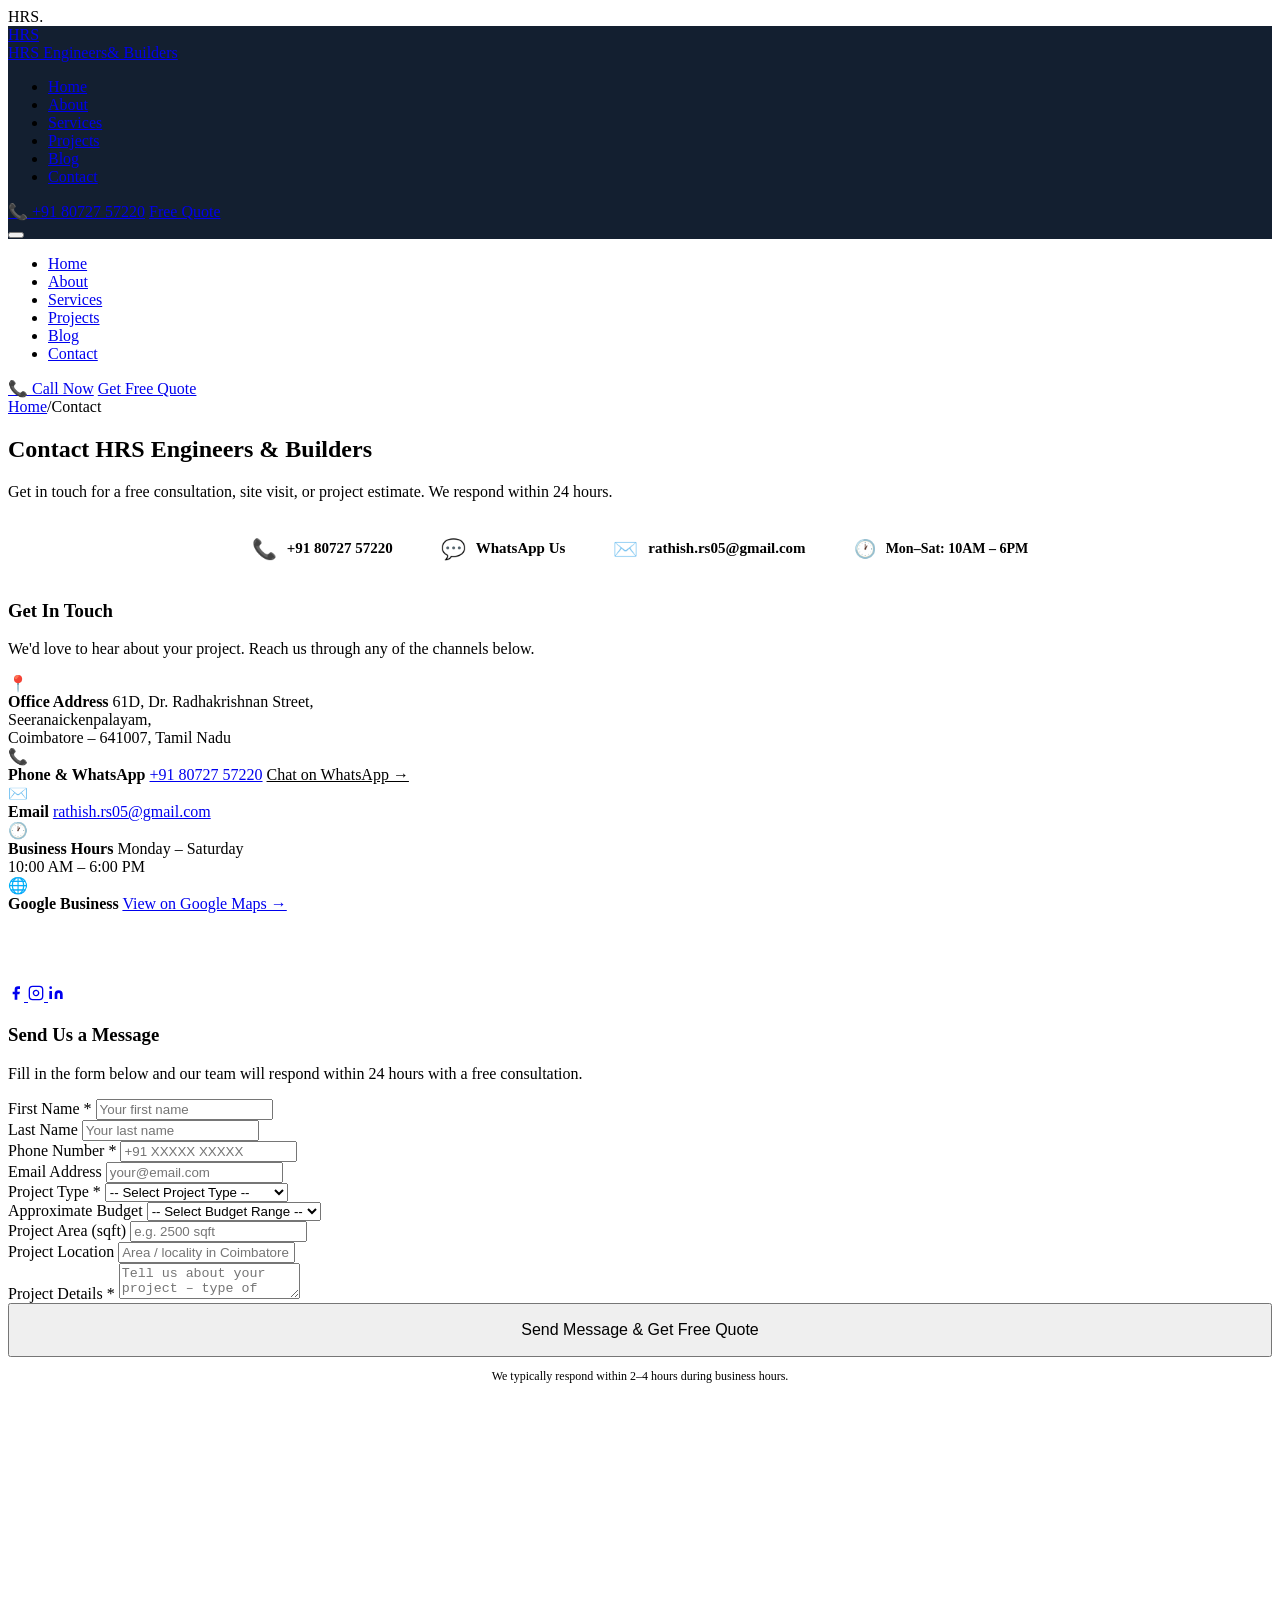
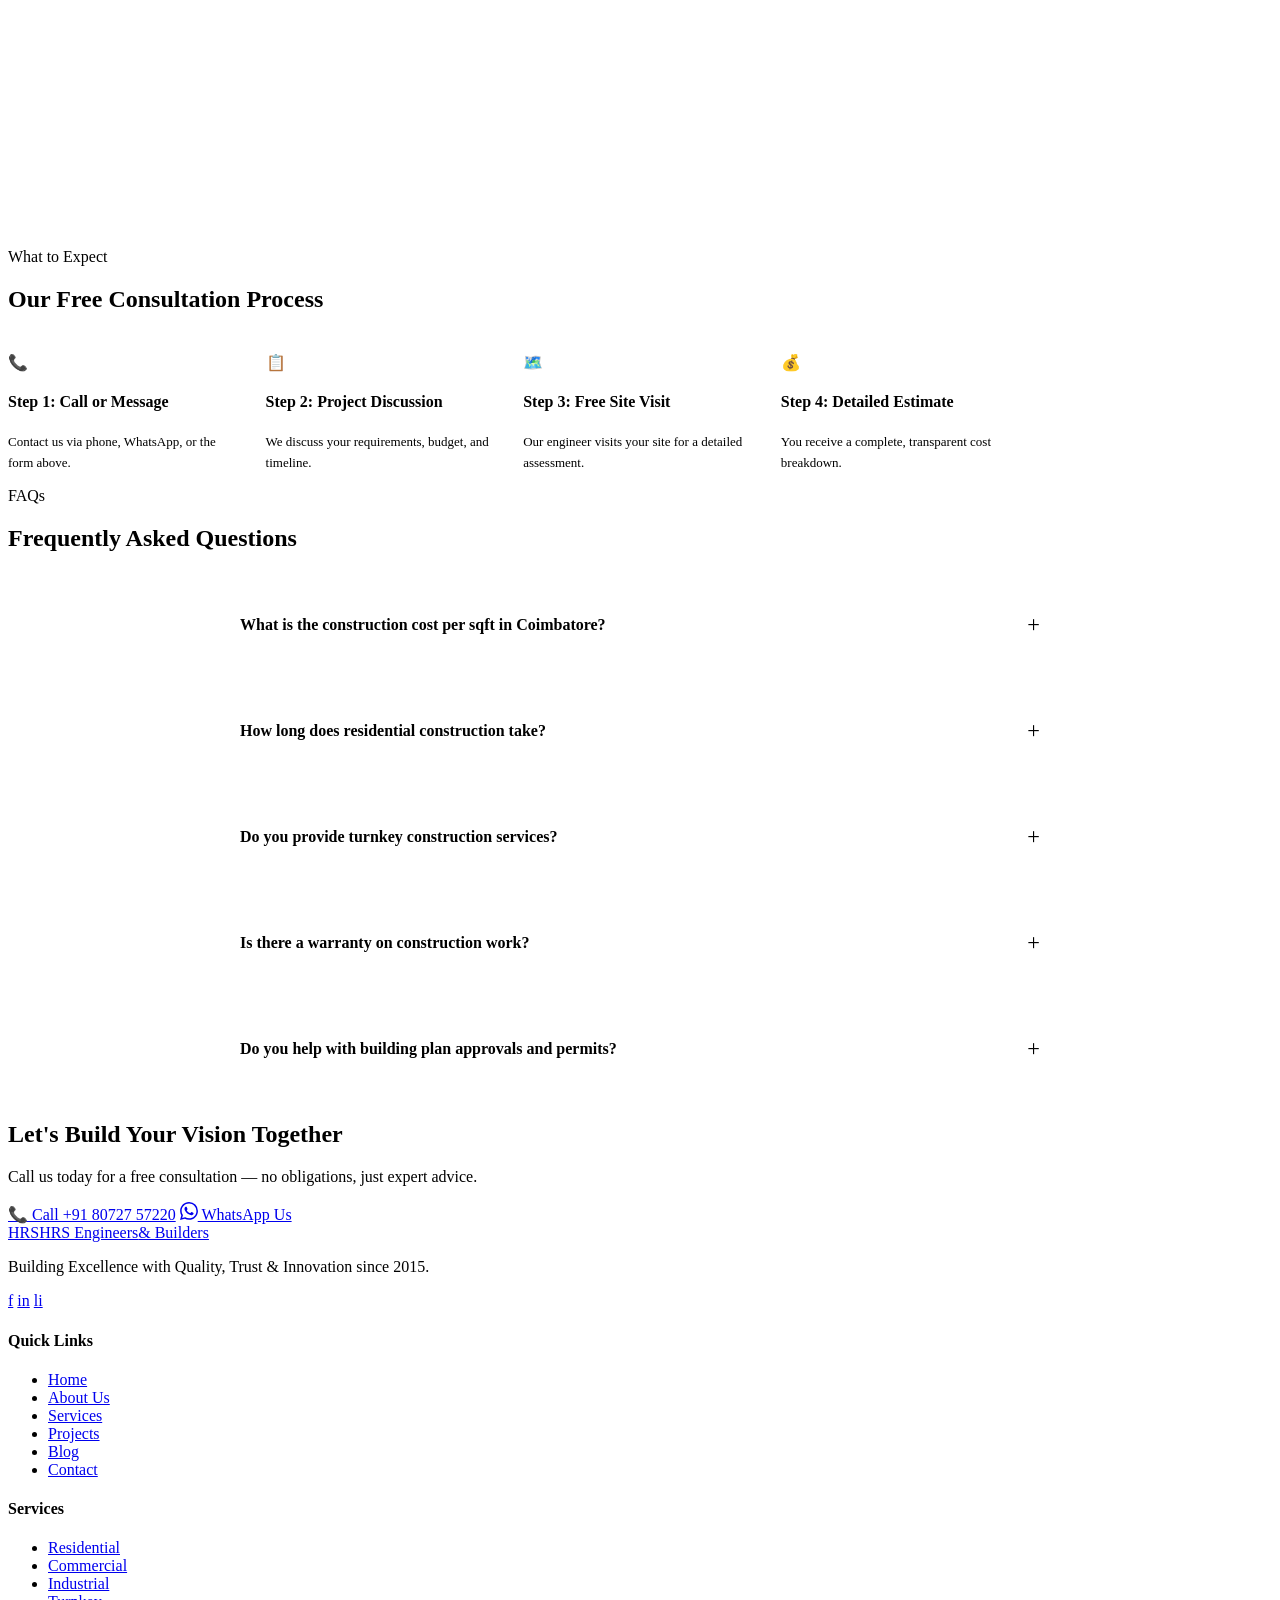
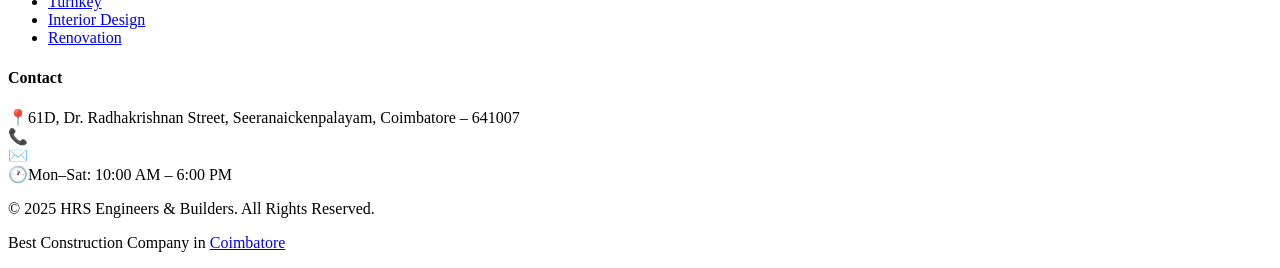
==== contact.html @ caccdf10 "Add files via upload" ====
<!DOCTYPE html>
<html lang="en">
<head>
  <meta charset="UTF-8"/>
  <meta name="viewport" content="width=device-width, initial-scale=1.0"/>
  <title>Contact HRS Engineers & Builders | Best Construction Company Coimbatore</title>
  <meta name="description" content="Contact HRS Engineers & Builders – best construction company in Coimbatore. Call +91 8072757220 or visit us at 61D Dr. Radhakrishnan Street, Seeranaickenpalayam."/>
  <link rel="canonical" href="https://www.hrsengineerbuilders.com/contact.html"/>
  <link rel="stylesheet" href="css/style.css"/>
  <script type="application/ld+json">
  {
    "@context":"https://schema.org",
    "@type":"ContactPage",
    "name":"Contact HRS Engineers & Builders",
    "url":"https://www.hrsengineerbuilders.com/contact.html",
    "mainEntity":{
      "@type":"LocalBusiness",
      "name":"HRS Engineers & Builders",
      "telephone":"+91-8072757220",
      "email":"rathish.rs05@gmail.com",
      "address":{"@type":"PostalAddress","streetAddress":"61D, Dr. Radhakrishnan Street, Seeranaickenpalayam","addressLocality":"Coimbatore","addressRegion":"Tamil Nadu","postalCode":"641007","addressCountry":"IN"}
    }
  }
  </script>
</head>
<body>

<div class="loader"><div class="loader-inner"><div class="loader-logo">HRS<span>.</span></div><div class="loader-bar"><div class="loader-fill"></div></div></div></div>

<nav class="nav scrolled">
  <div class="nav-inner">
    <a href="index.html" class="nav-logo">
      <div class="logo-mark">HRS</div>
      <div class="logo-text"><span class="name">HRS Engineers</span><span class="sub">& Builders</span></div>
    </a>
    <ul class="nav-links">
      <li><a href="index.html">Home</a></li>
      <li><a href="about.html">About</a></li>
      <li><a href="services.html">Services</a></li>
      <li><a href="projects.html">Projects</a></li>
      <li><a href="blog.html">Blog</a></li>
      <li><a href="contact.html" class="active">Contact</a></li>
    </ul>
    <div class="nav-cta">
      <a href="tel:+918072757220" class="nav-phone">📞 +91 80727 57220</a>
      <a href="contact.html" class="btn btn-primary">Free Quote</a>
    </div>
    <button class="hamburger" aria-label="Menu"><span></span><span></span><span></span></button>
  </div>
</nav>
<div class="mobile-menu">
  <ul>
    <li><a href="index.html">Home</a></li><li><a href="about.html">About</a></li>
    <li><a href="services.html">Services</a></li><li><a href="projects.html">Projects</a></li>
    <li><a href="blog.html">Blog</a></li><li><a href="contact.html">Contact</a></li>
  </ul>
  <div class="mobile-cta">
    <a href="tel:+918072757220" class="btn btn-outline">📞 Call Now</a>
    <a href="contact.html" class="btn btn-primary">Get Free Quote</a>
  </div>
</div>

<!-- PAGE HERO -->
<section class="page-hero">
  <div class="page-hero-bg" style="background-image:url('https://images.unsplash.com/photo-1497366216548-37526070297c?w=1600&q=80')"></div>
  <div class="page-hero-overlay"></div>
  <div class="container">
    <div class="breadcrumb"><a href="index.html">Home</a><span>/</span><span class="current">Contact</span></div>
    <h1>Contact HRS Engineers & Builders</h1>
    <p>Get in touch for a free consultation, site visit, or project estimate. We respond within 24 hours.</p>
  </div>
</section>

<!-- QUICK CONTACT STRIP -->
<div style="background:var(--gold);padding:20px 0;">
  <div class="container">
    <div style="display:flex;justify-content:center;gap:48px;flex-wrap:wrap;align-items:center;">
      <a href="tel:+918072757220" style="display:flex;align-items:center;gap:10px;text-decoration:none;color:var(--navy);font-weight:700;font-size:15px;">
        <span style="font-size:20px;">📞</span> +91 80727 57220
      </a>
      <a href="https://wa.me/918072757220" target="_blank" rel="noopener" style="display:flex;align-items:center;gap:10px;text-decoration:none;color:var(--navy);font-weight:700;font-size:15px;">
        <span style="font-size:20px;">💬</span> WhatsApp Us
      </a>
      <a href="mailto:rathish.rs05@gmail.com" style="display:flex;align-items:center;gap:10px;text-decoration:none;color:var(--navy);font-weight:700;font-size:15px;">
        <span style="font-size:20px;">✉️</span> rathish.rs05@gmail.com
      </a>
      <span style="display:flex;align-items:center;gap:10px;color:var(--navy);font-weight:600;font-size:14px;">
        <span style="font-size:18px;">🕐</span> Mon–Sat: 10AM – 6PM
      </span>
    </div>
  </div>
</div>

<!-- CONTACT SECTION -->
<section class="section-pad">
  <div class="container">
    <div class="contact-grid">

      <!-- Info Card -->
      <div class="contact-info-card reveal-left">
        <h3>Get In Touch</h3>
        <p>We'd love to hear about your project. Reach us through any of the channels below.</p>

        <div class="contact-item">
          <div class="contact-icon">📍</div>
          <div class="contact-item-text">
            <strong>Office Address</strong>
            <span>61D, Dr. Radhakrishnan Street,<br>Seeranaickenpalayam,<br>Coimbatore – 641007, Tamil Nadu</span>
          </div>
        </div>
        <div class="contact-item">
          <div class="contact-icon">📞</div>
          <div class="contact-item-text">
            <strong>Phone & WhatsApp</strong>
            <a href="tel:+918072757220">+91 80727 57220</a>
            <a href="https://wa.me/918072757220" target="_blank" rel="noopener" style="color:var(--gold);margin-top:4px;">Chat on WhatsApp →</a>
          </div>
        </div>
        <div class="contact-item">
          <div class="contact-icon">✉️</div>
          <div class="contact-item-text">
            <strong>Email</strong>
            <a href="mailto:rathish.rs05@gmail.com">rathish.rs05@gmail.com</a>
          </div>
        </div>
        <div class="contact-item">
          <div class="contact-icon">🕐</div>
          <div class="contact-item-text">
            <strong>Business Hours</strong>
            <span>Monday – Saturday<br>10:00 AM – 6:00 PM</span>
          </div>
        </div>
        <div class="contact-item">
          <div class="contact-icon">🌐</div>
          <div class="contact-item-text">
            <strong>Google Business</strong>
            <a href="https://share.google/GmDTT0xN2HAFgJW97" target="_blank" rel="noopener">View on Google Maps →</a>
          </div>
        </div>

        <div style="border-top:1px solid rgba(255,255,255,0.1);padding-top:24px;margin-top:4px;">
          <p style="color:rgba(255,255,255,0.5);font-size:13px;margin-bottom:14px;">Follow us on social media</p>
          <div class="social-links">
            <a href="https://www.facebook.com/saivignesh006" class="social-link" target="_blank" rel="noopener" title="Facebook">
              <svg width="16" height="16" fill="currentColor" viewBox="0 0 24 24"><path d="M18 2h-3a5 5 0 00-5 5v3H7v4h3v8h4v-8h3l1-4h-4V7a1 1 0 011-1h3z"/></svg>
            </a>
            <a href="https://www.instagram.com/hrsconstructionsanddevelopers/" class="social-link" target="_blank" rel="noopener" title="Instagram">
              <svg width="16" height="16" fill="none" stroke="currentColor" stroke-width="2" viewBox="0 0 24 24"><rect x="2" y="2" width="20" height="20" rx="5" ry="5"/><path d="M16 11.37A4 4 0 1112.63 8 4 4 0 0116 11.37z"/><line x1="17.5" y1="6.5" x2="17.51" y2="6.5"/></svg>
            </a>
            <a href="https://www.linkedin.com/company/115194124/" class="social-link" target="_blank" rel="noopener" title="LinkedIn">
              <svg width="16" height="16" fill="currentColor" viewBox="0 0 24 24"><path d="M16 8a6 6 0 016 6v7h-4v-7a2 2 0 00-2-2 2 2 0 00-2 2v7h-4v-7a6 6 0 016-6zM2 9h4v12H2z"/><circle cx="4" cy="4" r="2"/></svg>
            </a>
          </div>
        </div>
      </div>

      <!-- Form Card -->
      <div class="contact-form-card reveal-right">
        <h3>Send Us a Message</h3>
        <p>Fill in the form below and our team will respond within 24 hours with a free consultation.</p>
        <form class="contact-form" novalidate>
          <div class="form-row">
            <div class="form-group">
              <label for="fname">First Name *</label>
              <input type="text" id="fname" name="fname" placeholder="Your first name" required/>
            </div>
            <div class="form-group">
              <label for="lname">Last Name</label>
              <input type="text" id="lname" name="lname" placeholder="Your last name"/>
            </div>
          </div>
          <div class="form-row">
            <div class="form-group">
              <label for="phone">Phone Number *</label>
              <input type="tel" id="phone" name="phone" placeholder="+91 XXXXX XXXXX" required/>
            </div>
            <div class="form-group">
              <label for="email">Email Address</label>
              <input type="email" id="email" name="email" placeholder="your@email.com"/>
            </div>
          </div>
          <div class="form-group">
            <label for="service">Project Type *</label>
            <select id="service" name="service" required>
              <option value="">-- Select Project Type --</option>
              <option>Residential House / Villa</option>
              <option>Apartment Complex</option>
              <option>Commercial Office Building</option>
              <option>Industrial / Warehouse</option>
              <option>Turnkey Construction</option>
              <option>Interior Design</option>
              <option>Renovation / Remodeling</option>
              <option>Structural Engineering</option>
              <option>Other</option>
            </select>
          </div>
          <div class="form-row">
            <div class="form-group">
              <label for="budget">Approximate Budget</label>
              <select id="budget" name="budget">
                <option value="">-- Select Budget Range --</option>
                <option>Below ₹20 Lakhs</option>
                <option>₹20 – ₹50 Lakhs</option>
                <option>₹50 Lakhs – ₹1 Crore</option>
                <option>₹1 – ₹5 Crore</option>
                <option>Above ₹5 Crore</option>
              </select>
            </div>
            <div class="form-group">
              <label for="area">Project Area (sqft)</label>
              <input type="text" id="area" name="area" placeholder="e.g. 2500 sqft"/>
            </div>
          </div>
          <div class="form-group">
            <label for="location">Project Location</label>
            <input type="text" id="location" name="location" placeholder="Area / locality in Coimbatore"/>
          </div>
          <div class="form-group">
            <label for="message">Project Details *</label>
            <textarea id="message" name="message" placeholder="Tell us about your project – type of building, number of floors, special requirements..." required></textarea>
          </div>
          <button type="submit" class="btn btn-primary" style="width:100%;justify-content:center;font-size:16px;padding:16px;">Send Message & Get Free Quote</button>
          <p style="font-size:12px;color:var(--gray-500);margin-top:12px;text-align:center;">We typically respond within 2–4 hours during business hours.</p>
        </form>
      </div>
    </div>

    <!-- Google Map -->
    <div class="map-container reveal" style="margin-top:60px;">
      <iframe
        src="https://www.google.com/maps/embed?pb=!1m18!1m12!1m3!1d3916.1234567890!2d77.0234!3d11.0168!2m3!1f0!2f0!3f0!3m2!1i1024!2i768!4f13.1!3m3!1m2!1s0x0%3A0x0!2zMTHCsDAxJzAwLjQiTiA3N8KwMDEnMjQuMCJF!5e0!3m2!1sen!2sin!4v1234567890"
        width="100%" height="400" style="border:0;" allowfullscreen="" loading="lazy"
        title="HRS Engineers & Builders Office Location – 61D Dr. Radhakrishnan Street Seeranaickenpalayam Coimbatore"
        referrerpolicy="no-referrer-when-downgrade">
      </iframe>
    </div>
  </div>
</section>

<!-- WHY CONTACT US -->
<section class="section-pad-sm" style="background:var(--gray-50);">
  <div class="container">
    <div class="section-header center">
      <div class="eyebrow">What to Expect</div>
      <h2 class="heading-lg">Our Free Consultation Process</h2>
    </div>
    <div style="display:grid;grid-template-columns:repeat(auto-fill,minmax(220px,1fr));gap:24px;margin-top:40px;">
      <div class="value-card reveal delay-1">
        <div class="value-icon">📞</div>
        <h4>Step 1: Call or Message</h4>
        <p style="font-size:13px;color:var(--gray-500);margin-top:8px;line-height:1.6;">Contact us via phone, WhatsApp, or the form above.</p>
      </div>
      <div class="value-card reveal delay-2">
        <div class="value-icon">📋</div>
        <h4>Step 2: Project Discussion</h4>
        <p style="font-size:13px;color:var(--gray-500);margin-top:8px;line-height:1.6;">We discuss your requirements, budget, and timeline.</p>
      </div>
      <div class="value-card reveal delay-3">
        <div class="value-icon">🗺️</div>
        <h4>Step 3: Free Site Visit</h4>
        <p style="font-size:13px;color:var(--gray-500);margin-top:8px;line-height:1.6;">Our engineer visits your site for a detailed assessment.</p>
      </div>
      <div class="value-card reveal delay-4">
        <div class="value-icon">💰</div>
        <h4>Step 4: Detailed Estimate</h4>
        <p style="font-size:13px;color:var(--gray-500);margin-top:8px;line-height:1.6;">You receive a complete, transparent cost breakdown.</p>
      </div>
    </div>
  </div>
</section>

<!-- FAQ -->
<section class="section-pad">
  <div class="container">
    <div class="section-header center">
      <div class="eyebrow">FAQs</div>
      <h2 class="heading-lg">Frequently Asked Questions</h2>
    </div>
    <div style="max-width:800px;margin:0 auto;" class="faq-list">
      <div class="faq-item reveal" style="border-bottom:1px solid var(--gray-100);padding:24px 0;">
        <h3 style="font-size:1rem;font-weight:600;color:var(--navy);cursor:pointer;display:flex;justify-content:space-between;align-items:center;" onclick="this.nextElementSibling.style.display=this.nextElementSibling.style.display==='block'?'none':'block';this.querySelector('.faq-icon').textContent=this.nextElementSibling.style.display==='block'?'−':'+'">
          What is the construction cost per sqft in Coimbatore?
          <span class="faq-icon" style="color:var(--gold);font-size:1.4rem;font-weight:300;">+</span>
        </h3>
        <p style="display:none;margin-top:12px;color:var(--gray-700);line-height:1.8;font-size:14px;">Residential construction in Coimbatore typically ranges from ₹1,800–₹3,500 per sqft depending on specifications. Basic construction starts at ₹1,800/sqft, standard at ₹2,200–₹2,600/sqft, and premium/luxury at ₹3,000–₹3,500/sqft. Commercial projects range from ₹2,200–₹4,000/sqft. Contact us for an exact quote based on your specific requirements.</p>
      </div>
      <div class="faq-item reveal delay-1" style="border-bottom:1px solid var(--gray-100);padding:24px 0;">
        <h3 style="font-size:1rem;font-weight:600;color:var(--navy);cursor:pointer;display:flex;justify-content:space-between;align-items:center;" onclick="this.nextElementSibling.style.display=this.nextElementSibling.style.display==='block'?'none':'block';this.querySelector('.faq-icon').textContent=this.nextElementSibling.style.display==='block'?'−':'+'">
          How long does residential construction take?
          <span class="faq-icon" style="color:var(--gold);font-size:1.4rem;font-weight:300;">+</span>
        </h3>
        <p style="display:none;margin-top:12px;color:var(--gray-700);line-height:1.8;font-size:14px;">A typical 2,000–3,000 sqft house takes 10–14 months. Larger villas and apartment complexes take 18–30 months. We always provide a detailed timeline in our project agreement and stick to it with rigorous project management.</p>
      </div>
      <div class="faq-item reveal delay-2" style="border-bottom:1px solid var(--gray-100);padding:24px 0;">
        <h3 style="font-size:1rem;font-weight:600;color:var(--navy);cursor:pointer;display:flex;justify-content:space-between;align-items:center;" onclick="this.nextElementSibling.style.display=this.nextElementSibling.style.display==='block'?'none':'block';this.querySelector('.faq-icon').textContent=this.nextElementSibling.style.display==='block'?'−':'+'">
          Do you provide turnkey construction services?
          <span class="faq-icon" style="color:var(--gold);font-size:1.4rem;font-weight:300;">+</span>
        </h3>
        <p style="display:none;margin-top:12px;color:var(--gray-700);line-height:1.8;font-size:14px;">Yes! Our turnkey construction service covers everything from initial design to final handover — architecture, structural engineering, construction, electrical, plumbing, finishing, and interior work. You simply hand over the keys and collect back a complete, ready-to-use building.</p>
      </div>
      <div class="faq-item reveal delay-3" style="border-bottom:1px solid var(--gray-100);padding:24px 0;">
        <h3 style="font-size:1rem;font-weight:600;color:var(--navy);cursor:pointer;display:flex;justify-content:space-between;align-items:center;" onclick="this.nextElementSibling.style.display=this.nextElementSibling.style.display==='block'?'none':'block';this.querySelector('.faq-icon').textContent=this.nextElementSibling.style.display==='block'?'−':'+'">
          Is there a warranty on construction work?
          <span class="faq-icon" style="color:var(--gold);font-size:1.4rem;font-weight:300;">+</span>
        </h3>
        <p style="display:none;margin-top:12px;color:var(--gray-700);line-height:1.8;font-size:14px;">Yes. We provide a 2-year structural warranty and 1-year warranty on all civil finishing work. Any defects that arise from our construction within the warranty period are rectified at no additional cost to the client.</p>
      </div>
      <div class="faq-item reveal delay-4" style="padding:24px 0;">
        <h3 style="font-size:1rem;font-weight:600;color:var(--navy);cursor:pointer;display:flex;justify-content:space-between;align-items:center;" onclick="this.nextElementSibling.style.display=this.nextElementSibling.style.display==='block'?'none':'block';this.querySelector('.faq-icon').textContent=this.nextElementSibling.style.display==='block'?'−':'+'">
          Do you help with building plan approvals and permits?
          <span class="faq-icon" style="color:var(--gold);font-size:1.4rem;font-weight:300;">+</span>
        </h3>
        <p style="display:none;margin-top:12px;color:var(--gray-700);line-height:1.8;font-size:14px;">Yes. We assist with architectural drawings for Coimbatore City Municipal Corporation (CCMC) approval, Tamil Nadu building regulations compliance, and all necessary construction permits. Our team has extensive experience navigating local regulatory requirements.</p>
      </div>
    </div>
  </div>
</section>

<section class="cta-banner">
  <div class="container">
    <h2>Let's Build Your Vision Together</h2>
    <p>Call us today for a free consultation — no obligations, just expert advice.</p>
    <div class="cta-btns">
      <a href="tel:+918072757220" class="btn btn-primary">📞 Call +91 80727 57220</a>
      <a href="https://wa.me/918072757220" class="whatsapp-btn" target="_blank" rel="noopener">
        <svg width="18" height="18" viewBox="0 0 24 24" fill="currentColor"><path d="M17.472 14.382c-.297-.149-1.758-.867-2.03-.967-.273-.099-.471-.148-.67.15-.197.297-.767.966-.94 1.164-.173.199-.347.223-.644.075-.297-.15-1.255-.463-2.39-1.475-.883-.788-1.48-1.761-1.653-2.059-.173-.297-.018-.458.13-.606.134-.133.298-.347.446-.52.149-.174.198-.298.298-.497.099-.198.05-.371-.025-.52-.075-.149-.669-1.612-.916-2.207-.242-.579-.487-.5-.669-.51-.173-.008-.371-.01-.57-.01-.198 0-.52.074-.792.372-.272.297-1.04 1.016-1.04 2.479 0 1.462 1.065 2.875 1.213 3.074.149.198 2.096 3.2 5.077 4.487.709.306 1.262.489 1.694.625.712.227 1.36.195 1.871.118.571-.085 1.758-.719 2.006-1.413.248-.694.248-1.289.173-1.413-.074-.124-.272-.198-.57-.347m-5.421 7.403h-.004a9.87 9.87 0 01-5.031-1.378l-.361-.214-3.741.982.998-3.648-.235-.374a9.86 9.86 0 01-1.51-5.26c.001-5.45 4.436-9.884 9.888-9.884 2.64 0 5.122 1.03 6.988 2.898a9.825 9.825 0 012.893 6.994c-.003 5.45-4.437 9.884-9.885 9.884m8.413-18.297A11.815 11.815 0 0012.05 0C5.495 0 .16 5.335.157 11.892c0 2.096.547 4.142 1.588 5.945L.057 24l6.305-1.654a11.882 11.882 0 005.683 1.448h.005c6.554 0 11.89-5.335 11.893-11.893a11.821 11.821 0 00-3.48-8.413z"/></svg>
        WhatsApp Us
      </a>
    </div>
  </div>
</section>

<footer class="footer">
  <div class="container">
    <div class="footer-grid">
      <div class="footer-brand">
        <a href="index.html" class="nav-logo" style="display:inline-flex"><div class="logo-mark">HRS</div><div class="logo-text"><span class="name">HRS Engineers</span><span class="sub">& Builders</span></div></a>
        <p>Building Excellence with Quality, Trust & Innovation since 2015.</p>
        <div class="social-links">
          <a href="https://www.facebook.com/saivignesh006" class="social-link" target="_blank" rel="noopener">f</a>
          <a href="https://www.instagram.com/hrsconstructionsanddevelopers/" class="social-link" target="_blank" rel="noopener">in</a>
          <a href="https://www.linkedin.com/company/115194124/" class="social-link" target="_blank" rel="noopener">li</a>
        </div>
      </div>
      <div class="footer-col"><h4>Quick Links</h4><ul class="footer-links"><li><a href="index.html">Home</a></li><li><a href="about.html">About Us</a></li><li><a href="services.html">Services</a></li><li><a href="projects.html">Projects</a></li><li><a href="blog.html">Blog</a></li><li><a href="contact.html">Contact</a></li></ul></div>
      <div class="footer-col"><h4>Services</h4><ul class="footer-links"><li><a href="services.html#residential">Residential</a></li><li><a href="services.html#commercial">Commercial</a></li><li><a href="services.html#industrial">Industrial</a></li><li><a href="services.html#turnkey">Turnkey</a></li><li><a href="services.html#interior">Interior Design</a></li><li><a href="services.html#renovation">Renovation</a></li></ul></div>
      <div class="footer-col"><h4>Contact</h4>
        <div class="footer-contact-item"><span class="icon">📍</span><span>61D, Dr. Radhakrishnan Street, Seeranaickenpalayam, Coimbatore – 641007</span></div>
        <div class="footer-contact-item"><span class="icon">📞</span><a href="tel:+918072757220" style="color:rgba(255,255,255,0.65);text-decoration:none;">+91 80727 57220</a></div>
        <div class="footer-contact-item"><span class="icon">✉️</span><a href="mailto:rathish.rs05@gmail.com" style="color:rgba(255,255,255,0.65);text-decoration:none;">rathish.rs05@gmail.com</a></div>
        <div class="footer-contact-item"><span class="icon">🕐</span><span>Mon–Sat: 10:00 AM – 6:00 PM</span></div>
      </div>
    </div>
    <div class="footer-bottom">
      <p>© 2025 HRS Engineers & Builders. All Rights Reserved.</p>
      <p>Best Construction Company in <a href="index.html">Coimbatore</a></p>
    </div>
  </div>
</footer>

<style>.nav { background: rgba(10,22,40,0.96); backdrop-filter: blur(20px); }</style>
<script src="js/config.js"></script>
<script src="js/main.js"></script>
</body>
</html>
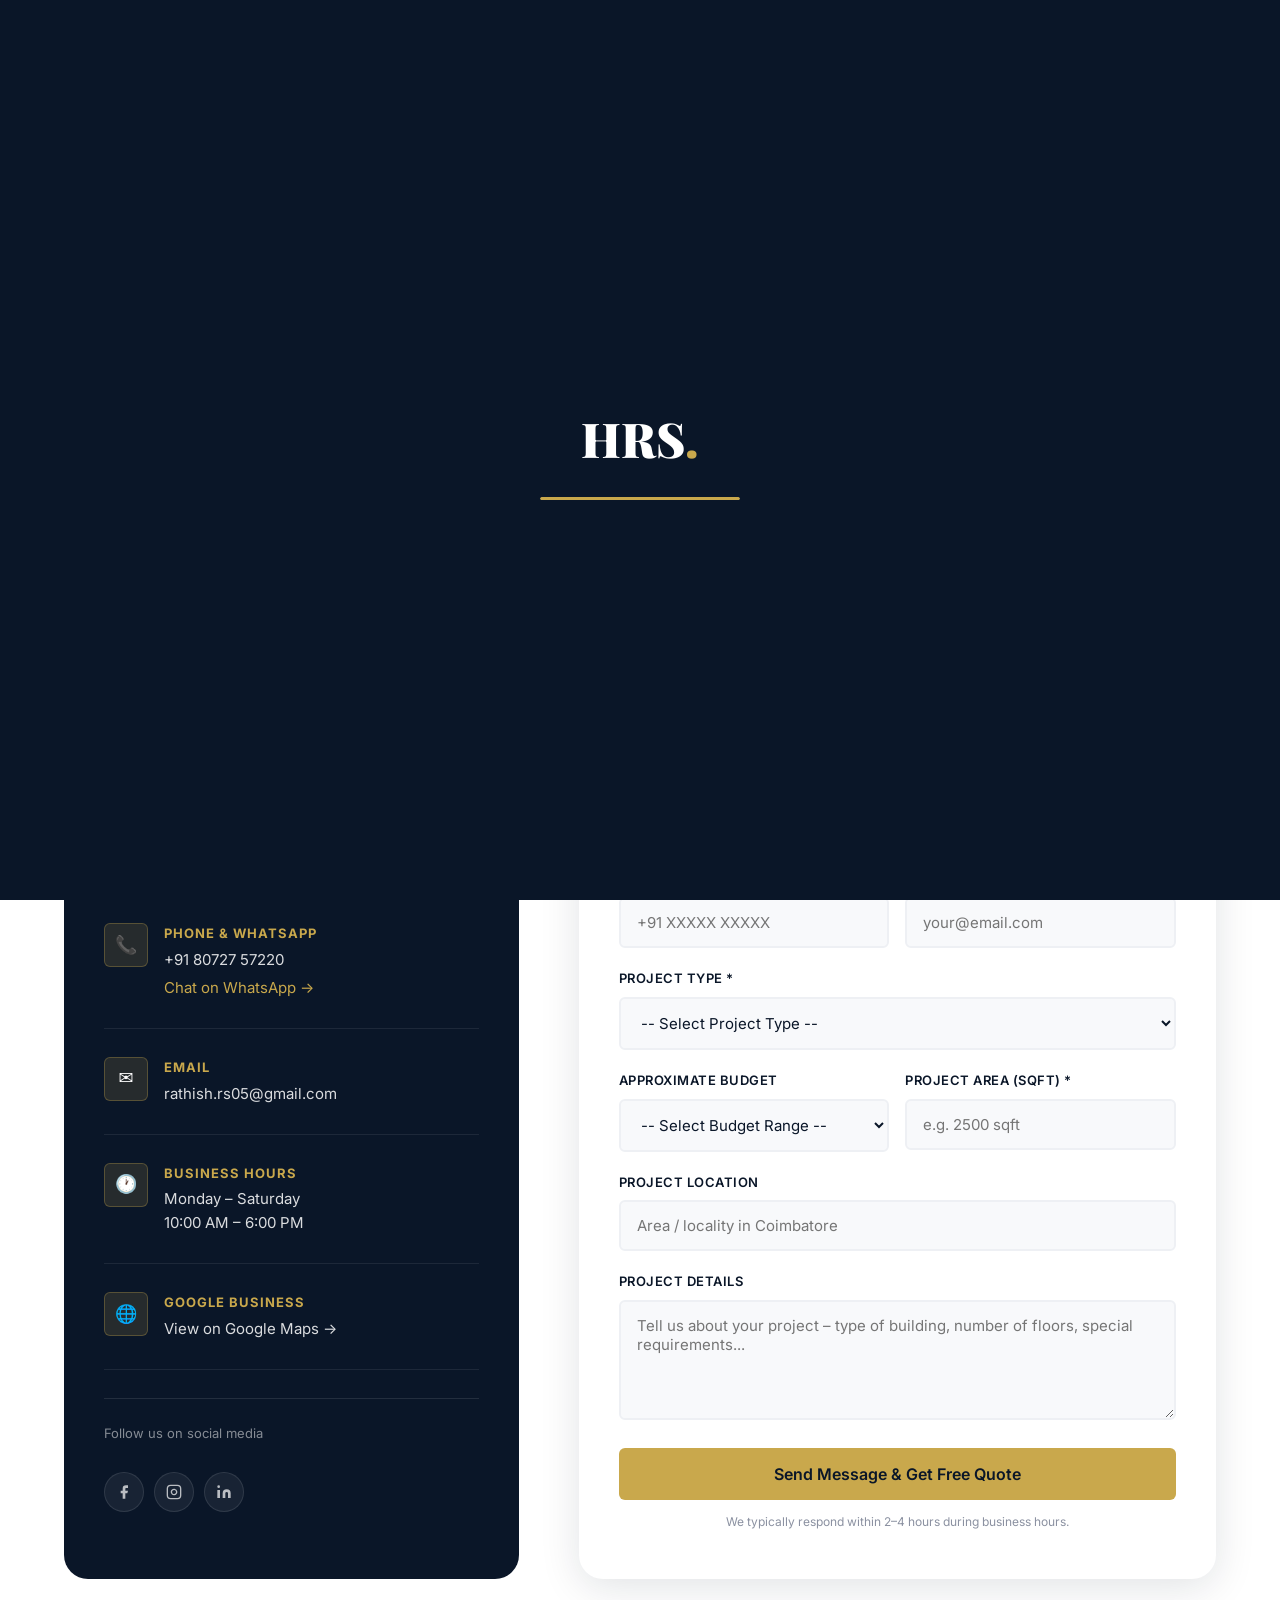
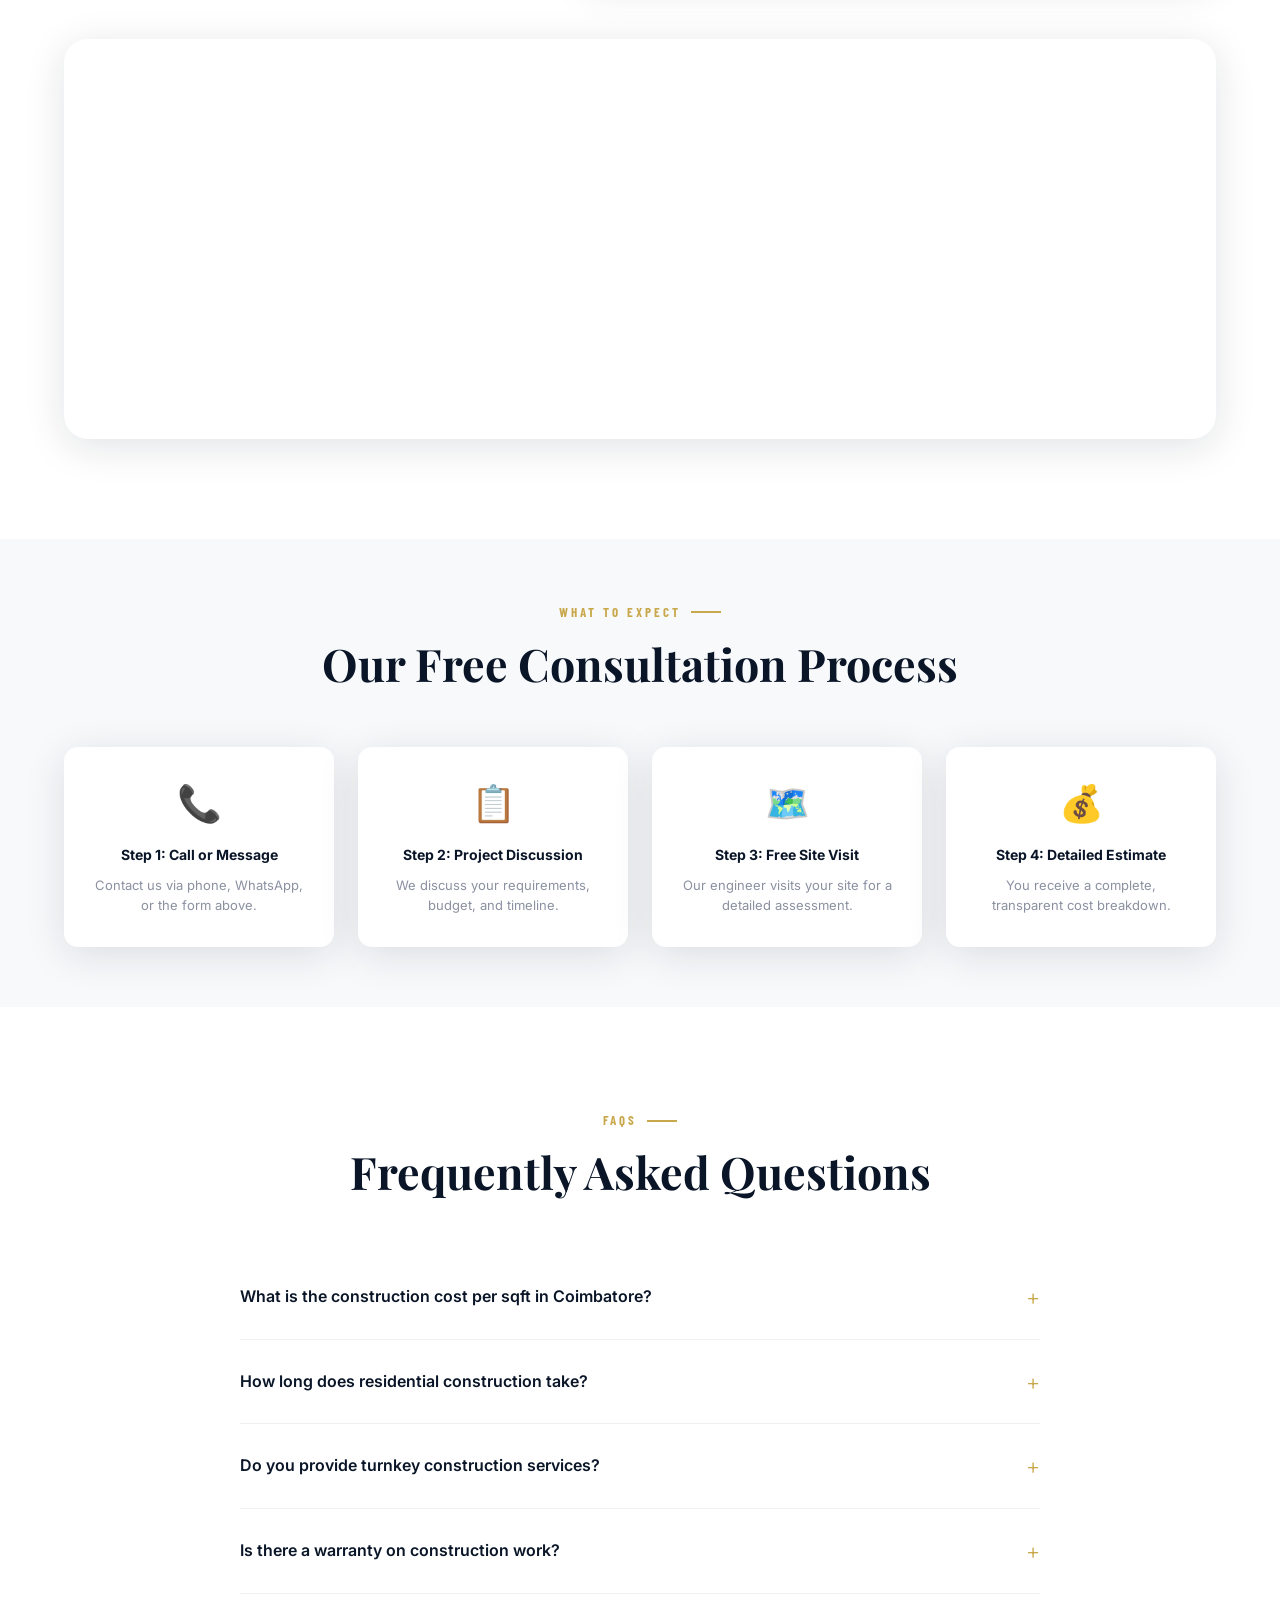
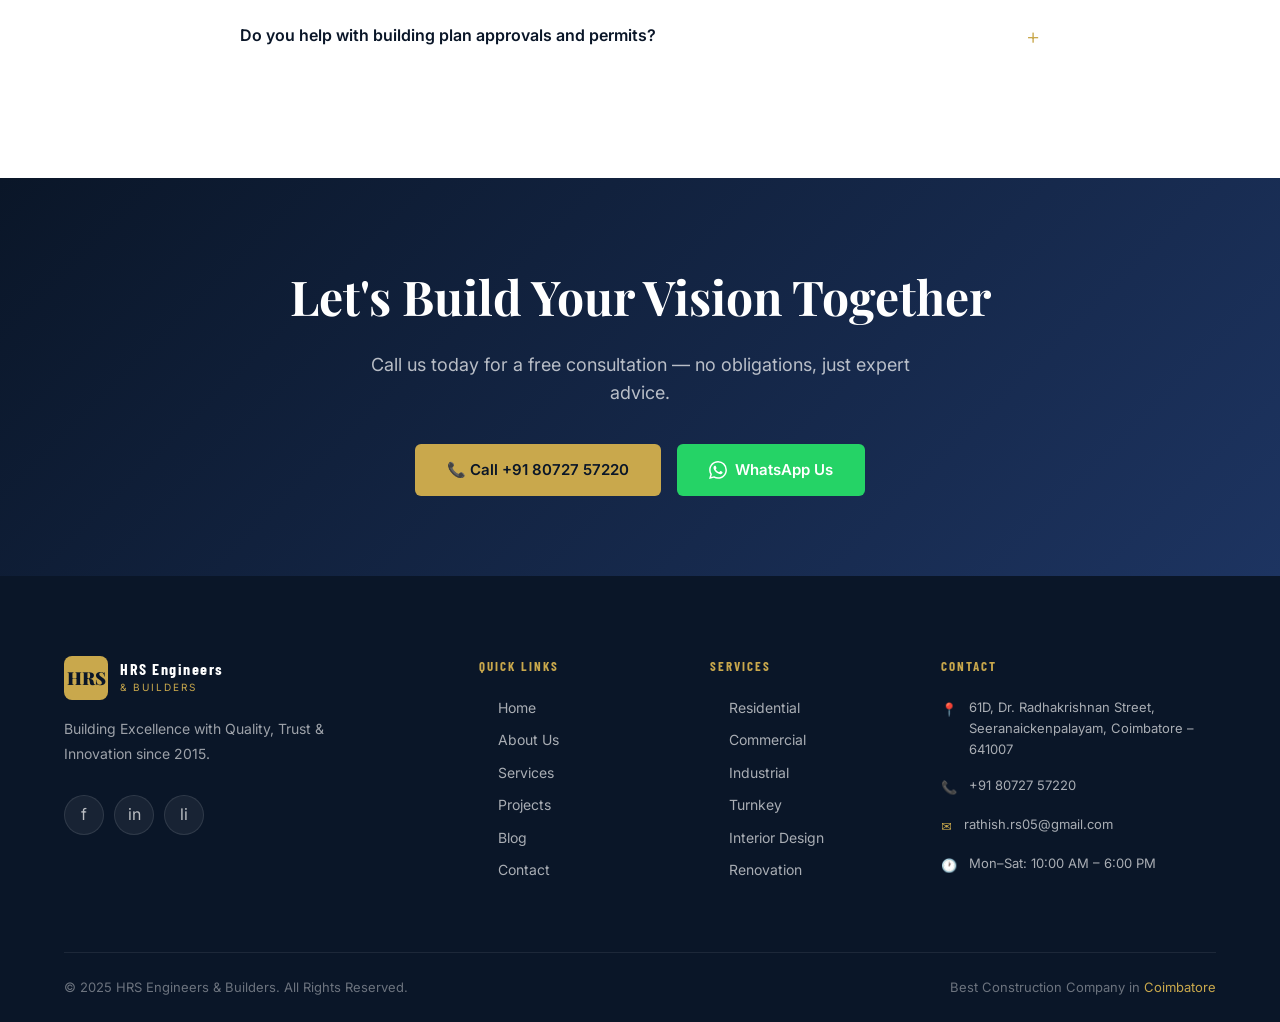
==== commit b25e7387: "Add files via upload" ====
--- a/contact.html
+++ b/contact.html
@@ -207,8 +207,8 @@
               </select>
             </div>
             <div class="form-group">
-              <label for="area">Project Area (sqft)</label>
-              <input type="text" id="area" name="area" placeholder="e.g. 2500 sqft"/>
+              <label for="area">Project Area (sqft) *</label>
+              <input type="text" id="area" name="area" placeholder="e.g. 2500 sqft" required/>
             </div>
           </div>
           <div class="form-group">
@@ -216,8 +216,8 @@
             <input type="text" id="location" name="location" placeholder="Area / locality in Coimbatore"/>
           </div>
           <div class="form-group">
-            <label for="message">Project Details *</label>
-            <textarea id="message" name="message" placeholder="Tell us about your project – type of building, number of floors, special requirements..." required></textarea>
+            <label for="message">Project Details</label>
+            <textarea id="message" name="message" placeholder="Tell us about your project – type of building, number of floors, special requirements..."></textarea>
           </div>
           <button type="submit" class="btn btn-primary" style="width:100%;justify-content:center;font-size:16px;padding:16px;">Send Message & Get Free Quote</button>
           <p style="font-size:12px;color:var(--gray-500);margin-top:12px;text-align:center;">We typically respond within 2–4 hours during business hours.</p>
--- a/css/style.css
+++ b/css/style.css
@@ -0,0 +1,1538 @@
+/* ============================================
+   HRS Engineers & Builders - Design System
+   Dark Blue, White, Light Gray + Gold Accents
+   ============================================ */
+
+@import url('https://fonts.googleapis.com/css2?family=Playfair+Display:wght@400;600;700;900&family=Inter:wght@300;400;500;600;700&family=Barlow+Condensed:wght@400;600;700&display=swap');
+
+:root {
+  --navy:       #0A1628;
+  --navy-mid:   #112240;
+  --navy-light: #1D3461;
+  --gold:       #C9A84C;
+  --gold-light: #E8C97A;
+  --white:      #FFFFFF;
+  --gray-50:    #F8F9FB;
+  --gray-100:   #EEF0F4;
+  --gray-300:   #C5C9D4;
+  --gray-500:   #8B91A1;
+  --gray-700:   #4A5067;
+
+  --font-display: 'Playfair Display', Georgia, serif;
+  --font-body:    'Inter', system-ui, sans-serif;
+  --font-accent:  'Barlow Condensed', sans-serif;
+
+  --radius-sm:  6px;
+  --radius-md:  14px;
+  --radius-lg:  24px;
+  --radius-xl:  40px;
+
+  --shadow-card: 0 8px 40px rgba(10,22,40,0.12);
+  --shadow-hover: 0 20px 60px rgba(10,22,40,0.22);
+  --glass-bg:   rgba(17,34,64,0.7);
+  --glass-border: rgba(201,168,76,0.2);
+
+  --transition: 0.35s cubic-bezier(0.25,0.46,0.45,0.94);
+}
+
+*, *::before, *::after { box-sizing: border-box; margin: 0; padding: 0; }
+
+html { scroll-behavior: smooth; font-size: 16px; }
+
+body {
+  font-family: var(--font-body);
+  background: var(--white);
+  color: var(--navy);
+  overflow-x: hidden;
+  line-height: 1.6;
+}
+
+/* ── SCROLLBAR ── */
+::-webkit-scrollbar { width: 6px; }
+::-webkit-scrollbar-track { background: var(--navy); }
+::-webkit-scrollbar-thumb { background: var(--gold); border-radius: 3px; }
+
+/* ── UTILITY ── */
+.container { max-width: 1200px; margin: 0 auto; padding: 0 24px; }
+.section-pad { padding: 100px 0; }
+.section-pad-sm { padding: 60px 0; }
+
+.eyebrow {
+  font-family: var(--font-accent);
+  font-size: 13px;
+  font-weight: 700;
+  letter-spacing: 3px;
+  text-transform: uppercase;
+  color: var(--gold);
+  display: inline-flex;
+  align-items: center;
+  gap: 10px;
+  margin-bottom: 14px;
+}
+.eyebrow::before {
+  content: '';
+  display: block;
+  width: 30px; height: 2px;
+  background: var(--gold);
+  flex-shrink: 0;
+}
+
+.heading-xl {
+  font-family: var(--font-display);
+  font-size: clamp(2.4rem, 5vw, 3.8rem);
+  font-weight: 700;
+  line-height: 1.15;
+  color: var(--navy);
+}
+.heading-lg {
+  font-family: var(--font-display);
+  font-size: clamp(1.9rem, 3.5vw, 2.8rem);
+  font-weight: 700;
+  line-height: 1.2;
+  color: var(--navy);
+}
+.heading-md {
+  font-family: var(--font-display);
+  font-size: clamp(1.4rem, 2.5vw, 1.9rem);
+  font-weight: 600;
+  line-height: 1.3;
+  color: var(--navy);
+}
+
+.text-gold { color: var(--gold); }
+.text-white { color: var(--white); }
+.text-gray { color: var(--gray-500); }
+
+.btn {
+  display: inline-flex;
+  align-items: center;
+  gap: 8px;
+  padding: 14px 32px;
+  border-radius: var(--radius-sm);
+  font-family: var(--font-body);
+  font-size: 15px;
+  font-weight: 600;
+  cursor: pointer;
+  border: none;
+  text-decoration: none;
+  transition: all var(--transition);
+  white-space: nowrap;
+}
+.btn-primary {
+  background: var(--gold);
+  color: var(--navy);
+}
+.btn-primary:hover {
+  background: var(--gold-light);
+  transform: translateY(-2px);
+  box-shadow: 0 10px 30px rgba(201,168,76,0.35);
+}
+.btn-outline {
+  background: transparent;
+  color: var(--white);
+  border: 2px solid rgba(255,255,255,0.5);
+}
+.btn-outline:hover {
+  border-color: var(--gold);
+  color: var(--gold);
+  transform: translateY(-2px);
+}
+.btn-dark {
+  background: var(--navy);
+  color: var(--white);
+}
+.btn-dark:hover {
+  background: var(--navy-light);
+  transform: translateY(-2px);
+  box-shadow: 0 10px 30px rgba(10,22,40,0.3);
+}
+
+.tag {
+  display: inline-block;
+  padding: 4px 12px;
+  background: rgba(201,168,76,0.12);
+  border: 1px solid rgba(201,168,76,0.3);
+  color: var(--gold);
+  border-radius: 100px;
+  font-size: 12px;
+  font-weight: 600;
+  letter-spacing: 1px;
+  text-transform: uppercase;
+}
+
+/* ── NAVIGATION ── */
+.nav {
+  position: fixed;
+  top: 0; left: 0; right: 0;
+  z-index: 1000;
+  padding: 0 24px;
+  transition: all 0.4s ease;
+}
+.nav.scrolled {
+  background: rgba(10,22,40,0.96);
+  backdrop-filter: blur(20px);
+  -webkit-backdrop-filter: blur(20px);
+  box-shadow: 0 4px 30px rgba(0,0,0,0.3);
+  padding: 0 24px;
+}
+.nav-inner {
+  max-width: 1200px;
+  margin: 0 auto;
+  display: flex;
+  align-items: center;
+  justify-content: space-between;
+  height: 80px;
+}
+.nav-logo {
+  display: flex;
+  align-items: center;
+  gap: 12px;
+  text-decoration: none;
+}
+.logo-mark {
+  width: 44px; height: 44px;
+  background: var(--gold);
+  border-radius: 8px;
+  display: flex;
+  align-items: center;
+  justify-content: center;
+  font-family: var(--font-display);
+  font-weight: 900;
+  font-size: 18px;
+  color: var(--navy);
+  flex-shrink: 0;
+}
+.logo-text { color: var(--white); }
+.logo-text .name {
+  display: block;
+  font-family: var(--font-accent);
+  font-size: 16px;
+  font-weight: 700;
+  letter-spacing: 1.5px;
+  line-height: 1;
+}
+.logo-text .sub {
+  display: block;
+  font-size: 10px;
+  color: var(--gold);
+  letter-spacing: 2px;
+  text-transform: uppercase;
+  margin-top: 2px;
+}
+.nav-links {
+  display: flex;
+  list-style: none;
+  gap: 4px;
+}
+.nav-links a {
+  color: rgba(255,255,255,0.85);
+  text-decoration: none;
+  font-size: 14px;
+  font-weight: 500;
+  padding: 8px 14px;
+  border-radius: var(--radius-sm);
+  transition: all var(--transition);
+  position: relative;
+}
+.nav-links a::after {
+  content: '';
+  position: absolute;
+  bottom: 4px; left: 14px; right: 14px;
+  height: 2px;
+  background: var(--gold);
+  transform: scaleX(0);
+  transition: transform var(--transition);
+}
+.nav-links a:hover { color: var(--white); }
+.nav-links a:hover::after,
+.nav-links a.active::after { transform: scaleX(1); }
+.nav-links a.active { color: var(--gold); }
+.nav-cta { display: flex; align-items: center; gap: 12px; }
+.nav-phone {
+  color: var(--gold);
+  text-decoration: none;
+  font-size: 14px;
+  font-weight: 600;
+  display: flex;
+  align-items: center;
+  gap: 6px;
+  transition: color var(--transition);
+}
+.nav-phone:hover { color: var(--gold-light); }
+
+.hamburger {
+  display: none;
+  flex-direction: column;
+  gap: 5px;
+  cursor: pointer;
+  padding: 4px;
+  background: none;
+  border: none;
+}
+.hamburger span {
+  display: block;
+  width: 24px; height: 2px;
+  background: var(--white);
+  transition: all var(--transition);
+  border-radius: 2px;
+}
+.hamburger.open span:nth-child(1) { transform: rotate(45deg) translate(5px, 5px); }
+.hamburger.open span:nth-child(2) { opacity: 0; }
+.hamburger.open span:nth-child(3) { transform: rotate(-45deg) translate(5px, -5px); }
+
+.mobile-menu {
+  display: none;
+  position: fixed;
+  top: 80px; left: 0; right: 0;
+  background: rgba(10,22,40,0.98);
+  backdrop-filter: blur(20px);
+  padding: 24px;
+  z-index: 999;
+  border-top: 1px solid rgba(201,168,76,0.2);
+}
+.mobile-menu.open { display: block; }
+.mobile-menu ul { list-style: none; }
+.mobile-menu ul li a {
+  display: block;
+  color: var(--white);
+  text-decoration: none;
+  font-size: 18px;
+  padding: 14px 0;
+  border-bottom: 1px solid rgba(255,255,255,0.07);
+  font-weight: 500;
+  transition: color var(--transition);
+}
+.mobile-menu ul li a:hover { color: var(--gold); }
+.mobile-menu .mobile-cta { margin-top: 20px; display: flex; flex-direction: column; gap: 10px; }
+
+/* ── HERO ── */
+.hero {
+  position: relative;
+  min-height: 100vh;
+  display: flex;
+  align-items: center;
+  overflow: hidden;
+  background: var(--navy);
+}
+.hero-bg {
+  position: absolute;
+  inset: 0;
+  background-image: url('https://images.unsplash.com/photo-1541888946425-d81bb19240f5?w=1800&q=85');
+  background-size: cover;
+  background-position: center;
+  background-attachment: fixed;
+  opacity: 0.25;
+  transform: scale(1.05);
+  transition: transform 0.1s linear;
+}
+.hero-overlay {
+  position: absolute;
+  inset: 0;
+  background: linear-gradient(
+    135deg,
+    rgba(10,22,40,0.97) 0%,
+    rgba(10,22,40,0.8) 50%,
+    rgba(10,22,40,0.6) 100%
+  );
+}
+.hero-content {
+  position: relative;
+  z-index: 2;
+  max-width: 1200px;
+  margin: 0 auto;
+  padding: 120px 24px 80px;
+  display: grid;
+  grid-template-columns: 1fr 1fr;
+  gap: 60px;
+  align-items: center;
+  width: 100%;
+}
+.hero-text .eyebrow { margin-bottom: 18px; }
+.hero-h1 {
+  font-family: var(--font-display);
+  font-size: clamp(2.8rem, 5.5vw, 4.5rem);
+  font-weight: 900;
+  line-height: 1.1;
+  color: var(--white);
+  margin-bottom: 20px;
+}
+.hero-h1 em {
+  font-style: normal;
+  color: var(--gold);
+}
+.hero-sub {
+  font-size: 18px;
+  color: rgba(255,255,255,0.75);
+  line-height: 1.7;
+  margin-bottom: 36px;
+  max-width: 520px;
+}
+.hero-btns { display: flex; gap: 14px; flex-wrap: wrap; margin-bottom: 50px; }
+
+.hero-stats {
+  display: grid;
+  grid-template-columns: repeat(2, 1fr);
+  gap: 16px;
+}
+.stat-card {
+  background: rgba(255,255,255,0.05);
+  border: 1px solid rgba(201,168,76,0.2);
+  border-radius: var(--radius-md);
+  padding: 20px;
+  backdrop-filter: blur(10px);
+  transition: all var(--transition);
+}
+.stat-card:hover {
+  background: rgba(201,168,76,0.1);
+  border-color: var(--gold);
+  transform: translateY(-3px);
+}
+.stat-num {
+  font-family: var(--font-display);
+  font-size: 2.2rem;
+  font-weight: 700;
+  color: var(--gold);
+  line-height: 1;
+}
+.stat-label {
+  font-size: 13px;
+  color: rgba(255,255,255,0.65);
+  margin-top: 4px;
+}
+
+.hero-visual {
+  position: relative;
+  display: flex;
+  flex-direction: column;
+  gap: 16px;
+}
+.hero-img-main {
+  border-radius: var(--radius-lg);
+  overflow: hidden;
+  height: 380px;
+  position: relative;
+}
+.hero-img-main img {
+  width: 100%; height: 100%;
+  object-fit: cover;
+  transition: transform 8s ease;
+}
+.hero-img-main:hover img { transform: scale(1.05); }
+.hero-imgs-row {
+  display: grid;
+  grid-template-columns: 1fr 1fr;
+  gap: 16px;
+}
+.hero-img-sm {
+  border-radius: var(--radius-md);
+  overflow: hidden;
+  height: 160px;
+}
+.hero-img-sm img {
+  width: 100%; height: 100%;
+  object-fit: cover;
+  transition: transform 6s ease;
+}
+.hero-img-sm:hover img { transform: scale(1.08); }
+.hero-badge {
+  position: absolute;
+  bottom: 20px; left: 20px;
+  background: var(--glass-bg);
+  border: 1px solid var(--glass-border);
+  backdrop-filter: blur(12px);
+  border-radius: var(--radius-md);
+  padding: 14px 18px;
+  display: flex;
+  align-items: center;
+  gap: 12px;
+  z-index: 2;
+}
+.badge-icon {
+  width: 40px; height: 40px;
+  background: var(--gold);
+  border-radius: 50%;
+  display: flex; align-items: center; justify-content: center;
+  font-size: 18px;
+  flex-shrink: 0;
+}
+.badge-text { color: var(--white); }
+.badge-text strong { display: block; font-size: 16px; font-weight: 700; }
+.badge-text span { font-size: 12px; color: rgba(255,255,255,0.6); }
+
+.scroll-indicator {
+  position: absolute;
+  bottom: 32px;
+  left: 50%;
+  transform: translateX(-50%);
+  display: flex;
+  flex-direction: column;
+  align-items: center;
+  gap: 8px;
+  color: rgba(255,255,255,0.4);
+  font-size: 11px;
+  letter-spacing: 2px;
+  text-transform: uppercase;
+  z-index: 2;
+  animation: bounce 2s infinite;
+}
+.scroll-indicator svg { opacity: 0.5; }
+@keyframes bounce {
+  0%,100% { transform: translateX(-50%) translateY(0); }
+  50% { transform: translateX(-50%) translateY(6px); }
+}
+
+/* ── MARQUEE ── */
+.marquee-strip {
+  background: var(--gold);
+  padding: 14px 0;
+  overflow: hidden;
+  white-space: nowrap;
+}
+.marquee-track {
+  display: inline-flex;
+  animation: marquee 25s linear infinite;
+}
+.marquee-item {
+  display: inline-flex;
+  align-items: center;
+  gap: 12px;
+  padding: 0 32px;
+  font-family: var(--font-accent);
+  font-weight: 700;
+  font-size: 14px;
+  letter-spacing: 2px;
+  text-transform: uppercase;
+  color: var(--navy);
+}
+.marquee-item::after {
+  content: '◆';
+  font-size: 8px;
+}
+@keyframes marquee {
+  from { transform: translateX(0); }
+  to { transform: translateX(-50%); }
+}
+
+/* ── ABOUT PREVIEW ── */
+.about-split {
+  display: grid;
+  grid-template-columns: 1fr 1fr;
+  gap: 80px;
+  align-items: center;
+}
+.about-imgs {
+  position: relative;
+}
+.about-img-1 {
+  border-radius: var(--radius-lg);
+  overflow: hidden;
+  height: 480px;
+}
+.about-img-1 img { width: 100%; height: 100%; object-fit: cover; }
+.about-img-2 {
+  position: absolute;
+  bottom: -32px; right: -32px;
+  width: 200px; height: 220px;
+  border-radius: var(--radius-md);
+  overflow: hidden;
+  border: 5px solid var(--white);
+  box-shadow: var(--shadow-card);
+}
+.about-img-2 img { width: 100%; height: 100%; object-fit: cover; }
+.about-badge-float {
+  position: absolute;
+  top: 32px; right: -24px;
+  background: var(--gold);
+  border-radius: var(--radius-md);
+  padding: 20px;
+  text-align: center;
+  box-shadow: var(--shadow-card);
+}
+.about-badge-float .num {
+  font-family: var(--font-display);
+  font-size: 2rem;
+  font-weight: 700;
+  color: var(--navy);
+  line-height: 1;
+}
+.about-badge-float .lbl {
+  font-size: 12px;
+  color: var(--navy);
+  font-weight: 600;
+  margin-top: 4px;
+}
+
+.about-text .eyebrow { margin-bottom: 12px; }
+.about-text p {
+  color: var(--gray-700);
+  line-height: 1.8;
+  margin-bottom: 20px;
+}
+.about-vals {
+  display: grid;
+  grid-template-columns: 1fr 1fr;
+  gap: 12px;
+  margin: 28px 0;
+}
+.val-item {
+  display: flex;
+  align-items: center;
+  gap: 10px;
+  font-size: 14px;
+  font-weight: 500;
+  color: var(--navy-mid);
+}
+.val-item::before {
+  content: '✓';
+  display: flex;
+  align-items: center;
+  justify-content: center;
+  width: 22px; height: 22px;
+  background: rgba(201,168,76,0.15);
+  border: 1px solid var(--gold);
+  border-radius: 50%;
+  color: var(--gold);
+  font-size: 11px;
+  font-weight: 700;
+  flex-shrink: 0;
+}
+
+/* ── SERVICES ── */
+.services-bg { background: var(--gray-50); }
+.services-grid {
+  display: grid;
+  grid-template-columns: repeat(auto-fill, minmax(280px, 1fr));
+  gap: 24px;
+  margin-top: 56px;
+}
+.service-card {
+  background: var(--white);
+  border-radius: var(--radius-lg);
+  padding: 36px 32px;
+  box-shadow: var(--shadow-card);
+  transition: all var(--transition);
+  position: relative;
+  overflow: hidden;
+  cursor: pointer;
+  text-decoration: none;
+  color: inherit;
+  display: block;
+}
+.service-card::before {
+  content: '';
+  position: absolute;
+  top: 0; left: 0; right: 0;
+  height: 3px;
+  background: linear-gradient(90deg, var(--gold), var(--gold-light));
+  transform: scaleX(0);
+  transition: transform var(--transition);
+}
+.service-card:hover::before { transform: scaleX(1); }
+.service-card:hover {
+  transform: translateY(-6px);
+  box-shadow: var(--shadow-hover);
+}
+.service-icon {
+  width: 60px; height: 60px;
+  background: var(--navy);
+  border-radius: var(--radius-md);
+  display: flex; align-items: center; justify-content: center;
+  font-size: 26px;
+  margin-bottom: 24px;
+  transition: all var(--transition);
+}
+.service-card:hover .service-icon {
+  background: var(--gold);
+  transform: scale(1.08);
+}
+.service-card h3 {
+  font-family: var(--font-display);
+  font-size: 1.2rem;
+  font-weight: 600;
+  color: var(--navy);
+  margin-bottom: 10px;
+}
+.service-card p {
+  font-size: 14px;
+  color: var(--gray-500);
+  line-height: 1.7;
+}
+.service-arrow {
+  margin-top: 20px;
+  color: var(--gold);
+  font-size: 13px;
+  font-weight: 600;
+  display: flex;
+  align-items: center;
+  gap: 6px;
+  transition: gap var(--transition);
+}
+.service-card:hover .service-arrow { gap: 12px; }
+
+/* ── PROJECTS ── */
+.projects-tabs {
+  display: flex;
+  gap: 8px;
+  flex-wrap: wrap;
+  margin-bottom: 40px;
+}
+.tab-btn {
+  padding: 8px 20px;
+  border-radius: 100px;
+  border: 2px solid var(--gray-100);
+  background: var(--white);
+  color: var(--gray-500);
+  font-size: 13px;
+  font-weight: 600;
+  cursor: pointer;
+  transition: all var(--transition);
+}
+.tab-btn.active, .tab-btn:hover {
+  background: var(--navy);
+  border-color: var(--navy);
+  color: var(--white);
+}
+.projects-grid {
+  display: grid;
+  grid-template-columns: repeat(auto-fill, minmax(340px, 1fr));
+  gap: 28px;
+}
+.project-card {
+  border-radius: var(--radius-lg);
+  overflow: hidden;
+  box-shadow: var(--shadow-card);
+  background: var(--white);
+  transition: all var(--transition);
+}
+.project-card:hover {
+  transform: translateY(-6px);
+  box-shadow: var(--shadow-hover);
+}
+.project-img {
+  position: relative;
+  height: 240px;
+  overflow: hidden;
+}
+.project-img img {
+  width: 100%; height: 100%;
+  object-fit: cover;
+  transition: transform 0.6s ease;
+}
+.project-card:hover .project-img img { transform: scale(1.08); }
+.project-overlay {
+  position: absolute;
+  inset: 0;
+  background: linear-gradient(to top, rgba(10,22,40,0.8), transparent);
+  opacity: 0;
+  transition: opacity var(--transition);
+  display: flex;
+  align-items: flex-end;
+  padding: 20px;
+}
+.project-card:hover .project-overlay { opacity: 1; }
+.project-overlay .btn { transform: translateY(10px); transition: all var(--transition); }
+.project-card:hover .project-overlay .btn { transform: translateY(0); }
+.project-body { padding: 24px; }
+.project-meta {
+  display: flex;
+  gap: 14px;
+  margin-bottom: 10px;
+}
+.project-meta span {
+  font-size: 12px;
+  color: var(--gray-500);
+  display: flex;
+  align-items: center;
+  gap: 5px;
+}
+.project-body h3 {
+  font-family: var(--font-display);
+  font-size: 1.1rem;
+  font-weight: 600;
+  color: var(--navy);
+  margin-bottom: 8px;
+}
+.project-body p { font-size: 13px; color: var(--gray-500); line-height: 1.6; }
+
+/* ── WHY CHOOSE US ── */
+.why-bg {
+  background: var(--navy);
+  position: relative;
+  overflow: hidden;
+}
+.why-bg::before {
+  content: '';
+  position: absolute;
+  top: -200px; right: -200px;
+  width: 600px; height: 600px;
+  background: radial-gradient(circle, rgba(201,168,76,0.08) 0%, transparent 70%);
+  pointer-events: none;
+}
+.why-grid {
+  display: grid;
+  grid-template-columns: 1fr 1fr;
+  gap: 60px;
+  align-items: center;
+}
+.why-features {
+  display: grid;
+  grid-template-columns: 1fr 1fr;
+  gap: 20px;
+}
+.why-item {
+  background: rgba(255,255,255,0.04);
+  border: 1px solid rgba(255,255,255,0.08);
+  border-radius: var(--radius-md);
+  padding: 24px 20px;
+  transition: all var(--transition);
+}
+.why-item:hover {
+  background: rgba(201,168,76,0.08);
+  border-color: rgba(201,168,76,0.3);
+  transform: translateY(-3px);
+}
+.why-icon { font-size: 28px; margin-bottom: 12px; }
+.why-item h4 {
+  font-size: 14px;
+  font-weight: 600;
+  color: var(--white);
+  margin-bottom: 6px;
+}
+.why-item p { font-size: 12px; color: rgba(255,255,255,0.5); line-height: 1.6; }
+
+.why-text .eyebrow { color: var(--gold); }
+.why-text .heading-lg { color: var(--white); }
+.why-text p { color: rgba(255,255,255,0.7); line-height: 1.8; margin: 20px 0; }
+
+.process-steps { margin-top: 30px; }
+.step-item {
+  display: flex;
+  gap: 20px;
+  margin-bottom: 24px;
+  align-items: flex-start;
+}
+.step-num {
+  width: 44px; height: 44px;
+  border: 2px solid var(--gold);
+  border-radius: 50%;
+  display: flex; align-items: center; justify-content: center;
+  font-family: var(--font-display);
+  font-weight: 700;
+  font-size: 16px;
+  color: var(--gold);
+  flex-shrink: 0;
+}
+.step-info h4 { color: var(--white); font-size: 15px; font-weight: 600; margin-bottom: 4px; }
+.step-info p { color: rgba(255,255,255,0.55); font-size: 13px; line-height: 1.5; }
+
+/* ── STATS BAND ── */
+.stats-band {
+  background: linear-gradient(135deg, var(--navy-light), var(--navy-mid));
+  padding: 60px 0;
+}
+.stats-row {
+  display: grid;
+  grid-template-columns: repeat(4, 1fr);
+  gap: 0;
+  text-align: center;
+}
+.stats-row .stat {
+  padding: 20px;
+  border-right: 1px solid rgba(255,255,255,0.1);
+}
+.stats-row .stat:last-child { border-right: none; }
+.stats-row .stat-num {
+  font-family: var(--font-display);
+  font-size: 3rem;
+  font-weight: 700;
+  color: var(--gold);
+  line-height: 1;
+  margin-bottom: 8px;
+}
+.stats-row .stat-label {
+  font-size: 14px;
+  color: rgba(255,255,255,0.7);
+}
+
+/* ── TESTIMONIALS ── */
+.testimonials-bg { background: var(--gray-50); }
+.testimonials-grid {
+  display: grid;
+  grid-template-columns: repeat(auto-fill, minmax(300px, 1fr));
+  gap: 24px;
+  margin-top: 56px;
+}
+.testi-card {
+  background: var(--white);
+  border-radius: var(--radius-lg);
+  padding: 32px;
+  box-shadow: var(--shadow-card);
+  transition: all var(--transition);
+  position: relative;
+}
+.testi-card::before {
+  content: '"';
+  position: absolute;
+  top: 20px; right: 24px;
+  font-family: var(--font-display);
+  font-size: 80px;
+  color: rgba(201,168,76,0.12);
+  line-height: 1;
+}
+.testi-card:hover {
+  transform: translateY(-5px);
+  box-shadow: var(--shadow-hover);
+}
+.testi-stars { color: var(--gold); margin-bottom: 16px; font-size: 14px; }
+.testi-card p {
+  font-size: 14px;
+  color: var(--gray-700);
+  line-height: 1.8;
+  margin-bottom: 24px;
+  font-style: italic;
+}
+.testi-author { display: flex; align-items: center; gap: 14px; }
+.testi-avatar {
+  width: 48px; height: 48px;
+  border-radius: 50%;
+  overflow: hidden;
+  background: var(--navy);
+  display: flex; align-items: center; justify-content: center;
+  color: var(--gold);
+  font-family: var(--font-display);
+  font-weight: 700;
+  font-size: 18px;
+  flex-shrink: 0;
+}
+.testi-info strong { display: block; font-size: 14px; color: var(--navy); font-weight: 600; }
+.testi-info span { font-size: 12px; color: var(--gray-500); }
+
+/* ── BLOG ── */
+.blog-grid {
+  display: grid;
+  grid-template-columns: repeat(auto-fill, minmax(300px, 1fr));
+  gap: 28px;
+  margin-top: 56px;
+}
+.blog-card {
+  border-radius: var(--radius-lg);
+  overflow: hidden;
+  background: var(--white);
+  box-shadow: var(--shadow-card);
+  transition: all var(--transition);
+  text-decoration: none;
+  display: block;
+  color: inherit;
+}
+.blog-card:hover {
+  transform: translateY(-6px);
+  box-shadow: var(--shadow-hover);
+}
+.blog-img {
+  height: 200px;
+  overflow: hidden;
+}
+.blog-img img {
+  width: 100%; height: 100%;
+  object-fit: cover;
+  transition: transform 0.6s ease;
+}
+.blog-card:hover .blog-img img { transform: scale(1.07); }
+.blog-body { padding: 24px; }
+.blog-meta {
+  display: flex;
+  align-items: center;
+  gap: 14px;
+  margin-bottom: 12px;
+}
+.blog-meta span { font-size: 12px; color: var(--gray-500); }
+.blog-body h3 {
+  font-family: var(--font-display);
+  font-size: 1.05rem;
+  font-weight: 600;
+  color: var(--navy);
+  line-height: 1.4;
+  margin-bottom: 10px;
+}
+.blog-body p { font-size: 13px; color: var(--gray-500); line-height: 1.6; }
+.blog-readmore {
+  margin-top: 16px;
+  color: var(--gold);
+  font-size: 13px;
+  font-weight: 600;
+  display: flex;
+  align-items: center;
+  gap: 6px;
+  transition: gap var(--transition);
+}
+.blog-card:hover .blog-readmore { gap: 12px; }
+
+/* ── CTA BANNER ── */
+.cta-banner {
+  background: linear-gradient(135deg, var(--navy) 0%, var(--navy-light) 100%);
+  padding: 80px 24px;
+  text-align: center;
+  position: relative;
+  overflow: hidden;
+}
+.cta-banner::before {
+  content: '';
+  position: absolute;
+  inset: 0;
+  background-image: url('https://images.unsplash.com/photo-1504307651254-35680f356dfd?w=1400&q=60');
+  background-size: cover;
+  background-position: center;
+  background-attachment: fixed;
+  opacity: 0.08;
+}
+.cta-banner .container { position: relative; z-index: 2; }
+.cta-banner h2 {
+  font-family: var(--font-display);
+  font-size: clamp(2rem, 4vw, 3rem);
+  color: var(--white);
+  margin-bottom: 16px;
+}
+.cta-banner p { color: rgba(255,255,255,0.7); font-size: 18px; margin-bottom: 36px; max-width: 600px; margin-left: auto; margin-right: auto; }
+.cta-banner .cta-btns { display: flex; gap: 16px; justify-content: center; flex-wrap: wrap; }
+.whatsapp-btn {
+  background: #25D366;
+  color: var(--white);
+  display: inline-flex;
+  align-items: center;
+  gap: 8px;
+  padding: 14px 32px;
+  border-radius: var(--radius-sm);
+  font-size: 15px;
+  font-weight: 600;
+  text-decoration: none;
+  transition: all var(--transition);
+}
+.whatsapp-btn:hover {
+  background: #1db954;
+  transform: translateY(-2px);
+  box-shadow: 0 10px 30px rgba(37,211,102,0.3);
+}
+
+/* ── CONTACT ── */
+.contact-grid {
+  display: grid;
+  grid-template-columns: 1fr 1.4fr;
+  gap: 60px;
+}
+.contact-info-card {
+  background: var(--navy);
+  border-radius: var(--radius-lg);
+  padding: 48px 40px;
+  color: var(--white);
+}
+.contact-info-card h3 {
+  font-family: var(--font-display);
+  font-size: 1.6rem;
+  font-weight: 700;
+  margin-bottom: 8px;
+}
+.contact-info-card > p { color: rgba(255,255,255,0.65); margin-bottom: 36px; font-size: 15px; }
+.contact-item {
+  display: flex;
+  gap: 16px;
+  align-items: flex-start;
+  margin-bottom: 28px;
+  padding-bottom: 28px;
+  border-bottom: 1px solid rgba(255,255,255,0.08);
+}
+.contact-item:last-of-type { border-bottom: none; margin-bottom: 0; padding-bottom: 0; }
+.contact-icon {
+  width: 44px; height: 44px;
+  background: rgba(201,168,76,0.15);
+  border: 1px solid rgba(201,168,76,0.3);
+  border-radius: var(--radius-sm);
+  display: flex; align-items: center; justify-content: center;
+  font-size: 18px;
+  flex-shrink: 0;
+}
+.contact-item-text strong { display: block; font-size: 13px; color: var(--gold); margin-bottom: 4px; text-transform: uppercase; letter-spacing: 1px; }
+.contact-item-text span, .contact-item-text a {
+  font-size: 15px;
+  color: rgba(255,255,255,0.85);
+  text-decoration: none;
+  display: block;
+  line-height: 1.6;
+}
+.contact-item-text a:hover { color: var(--gold); }
+.social-links { display: flex; gap: 10px; margin-top: 28px; }
+.social-link {
+  width: 40px; height: 40px;
+  background: rgba(255,255,255,0.06);
+  border: 1px solid rgba(255,255,255,0.1);
+  border-radius: 50%;
+  display: flex; align-items: center; justify-content: center;
+  color: rgba(255,255,255,0.7);
+  text-decoration: none;
+  font-size: 16px;
+  transition: all var(--transition);
+}
+.social-link:hover {
+  background: var(--gold);
+  border-color: var(--gold);
+  color: var(--navy);
+  transform: translateY(-3px);
+}
+
+.contact-form-card {
+  background: var(--white);
+  border-radius: var(--radius-lg);
+  padding: 48px 40px;
+  box-shadow: var(--shadow-card);
+}
+.contact-form-card h3 {
+  font-family: var(--font-display);
+  font-size: 1.6rem;
+  margin-bottom: 8px;
+}
+.contact-form-card > p { color: var(--gray-500); margin-bottom: 32px; }
+.form-row { display: grid; grid-template-columns: 1fr 1fr; gap: 16px; }
+.form-group { margin-bottom: 20px; }
+.form-group label {
+  display: block;
+  font-size: 13px;
+  font-weight: 600;
+  color: var(--navy);
+  margin-bottom: 8px;
+  text-transform: uppercase;
+  letter-spacing: 0.5px;
+}
+.form-group input,
+.form-group select,
+.form-group textarea {
+  width: 100%;
+  padding: 14px 16px;
+  border: 2px solid var(--gray-100);
+  border-radius: var(--radius-sm);
+  font-family: var(--font-body);
+  font-size: 15px;
+  color: var(--navy);
+  background: var(--gray-50);
+  transition: all var(--transition);
+  outline: none;
+}
+.form-group input:focus,
+.form-group select:focus,
+.form-group textarea:focus {
+  border-color: var(--gold);
+  background: var(--white);
+  box-shadow: 0 0 0 3px rgba(201,168,76,0.12);
+}
+.form-group textarea { resize: vertical; min-height: 120px; }
+
+/* ── MAP ── */
+.map-container {
+  border-radius: var(--radius-lg);
+  overflow: hidden;
+  height: 400px;
+  box-shadow: var(--shadow-card);
+  margin-top: 60px;
+}
+.map-container iframe { width: 100%; height: 100%; border: none; }
+
+/* ── FOOTER ── */
+.footer {
+  background: var(--navy);
+  color: var(--white);
+  padding: 80px 0 0;
+}
+.footer-grid {
+  display: grid;
+  grid-template-columns: 2fr 1fr 1fr 1.5fr;
+  gap: 48px;
+  padding-bottom: 60px;
+  border-bottom: 1px solid rgba(255,255,255,0.08);
+}
+.footer-brand p {
+  color: rgba(255,255,255,0.6);
+  font-size: 14px;
+  line-height: 1.8;
+  margin: 16px 0 24px;
+  max-width: 280px;
+}
+.footer-col h4 {
+  font-family: var(--font-accent);
+  font-size: 13px;
+  font-weight: 700;
+  letter-spacing: 2px;
+  text-transform: uppercase;
+  color: var(--gold);
+  margin-bottom: 20px;
+}
+.footer-links { list-style: none; }
+.footer-links li { margin-bottom: 10px; }
+.footer-links a {
+  color: rgba(255,255,255,0.65);
+  text-decoration: none;
+  font-size: 14px;
+  transition: color var(--transition);
+  display: flex;
+  align-items: center;
+  gap: 8px;
+}
+.footer-links a::before { content: '→'; font-size: 11px; color: var(--gold); opacity: 0; transition: opacity var(--transition); }
+.footer-links a:hover { color: var(--gold); }
+.footer-links a:hover::before { opacity: 1; }
+.footer-contact-item {
+  display: flex;
+  gap: 12px;
+  margin-bottom: 16px;
+  font-size: 13px;
+  color: rgba(255,255,255,0.65);
+  align-items: flex-start;
+}
+.footer-contact-item .icon { color: var(--gold); flex-shrink: 0; margin-top: 2px; }
+.footer-bottom {
+  padding: 24px 0;
+  display: flex;
+  align-items: center;
+  justify-content: space-between;
+  flex-wrap: wrap;
+  gap: 12px;
+}
+.footer-bottom p { font-size: 13px; color: rgba(255,255,255,0.4); }
+.footer-bottom a { color: var(--gold); text-decoration: none; }
+
+/* ── PAGE HERO (inner pages) ── */
+.page-hero {
+  background: var(--navy);
+  padding: 140px 0 80px;
+  text-align: center;
+  position: relative;
+  overflow: hidden;
+}
+.page-hero-bg {
+  position: absolute;
+  inset: 0;
+  background-size: cover;
+  background-position: center;
+  background-attachment: fixed;
+  opacity: 0.15;
+}
+.page-hero-overlay {
+  position: absolute;
+  inset: 0;
+  background: linear-gradient(to bottom, rgba(10,22,40,0.9), rgba(10,22,40,0.7));
+}
+.page-hero .container { position: relative; z-index: 2; }
+.page-hero h1 {
+  font-family: var(--font-display);
+  font-size: clamp(2.2rem, 4vw, 3.2rem);
+  font-weight: 700;
+  color: var(--white);
+  margin-bottom: 16px;
+}
+.page-hero p { color: rgba(255,255,255,0.7); font-size: 18px; max-width: 580px; margin: 0 auto; }
+.breadcrumb {
+  display: flex;
+  align-items: center;
+  justify-content: center;
+  gap: 10px;
+  margin-bottom: 20px;
+}
+.breadcrumb a {
+  color: var(--gold);
+  text-decoration: none;
+  font-size: 13px;
+  font-weight: 500;
+}
+.breadcrumb span { color: rgba(255,255,255,0.4); font-size: 13px; }
+.breadcrumb .current { color: rgba(255,255,255,0.7); font-size: 13px; }
+
+/* ── SECTION HEADER ── */
+.section-header { margin-bottom: 56px; }
+.section-header.center { text-align: center; }
+.section-header.center .eyebrow { justify-content: center; }
+.section-header.center .eyebrow::before { display: none; }
+.section-header.center .eyebrow::after {
+  content: '';
+  display: block;
+  width: 30px; height: 2px;
+  background: var(--gold);
+  flex-shrink: 0;
+}
+
+/* ── GLASS CARD ── */
+.glass-card {
+  background: var(--glass-bg);
+  border: 1px solid var(--glass-border);
+  backdrop-filter: blur(16px);
+  -webkit-backdrop-filter: blur(16px);
+  border-radius: var(--radius-lg);
+}
+
+/* ── ANIMATIONS ── */
+.reveal {
+  opacity: 0;
+  transform: translateY(30px);
+  transition: opacity 0.7s ease, transform 0.7s ease;
+}
+.reveal.visible {
+  opacity: 1;
+  transform: translateY(0);
+}
+.reveal-left {
+  opacity: 0;
+  transform: translateX(-40px);
+  transition: opacity 0.7s ease, transform 0.7s ease;
+}
+.reveal-left.visible {
+  opacity: 1;
+  transform: translateX(0);
+}
+.reveal-right {
+  opacity: 0;
+  transform: translateX(40px);
+  transition: opacity 0.7s ease, transform 0.7s ease;
+}
+.reveal-right.visible {
+  opacity: 1;
+  transform: translateX(0);
+}
+.delay-1 { transition-delay: 0.1s; }
+.delay-2 { transition-delay: 0.2s; }
+.delay-3 { transition-delay: 0.3s; }
+.delay-4 { transition-delay: 0.4s; }
+.delay-5 { transition-delay: 0.5s; }
+.delay-6 { transition-delay: 0.6s; }
+
+/* ── RESPONSIVE ── */
+@media (max-width: 1024px) {
+  .hero-content { grid-template-columns: 1fr; gap: 40px; }
+  .hero-visual { display: none; }
+  .hero-stats { grid-template-columns: repeat(4, 1fr); }
+  .about-split { grid-template-columns: 1fr; gap: 40px; }
+  .about-img-2, .about-badge-float { display: none; }
+  .why-grid { grid-template-columns: 1fr; }
+  .contact-grid { grid-template-columns: 1fr; }
+  .footer-grid { grid-template-columns: 1fr 1fr; }
+  .stats-row { grid-template-columns: repeat(2, 1fr); }
+  .stats-row .stat { border-right: none; border-bottom: 1px solid rgba(255,255,255,0.1); }
+  .stats-row .stat:nth-child(odd) { border-right: 1px solid rgba(255,255,255,0.1); }
+  .stats-row .stat:last-child { border-bottom: none; }
+}
+
+@media (max-width: 768px) {
+  .section-pad { padding: 70px 0; }
+  .nav-links, .nav-cta .btn { display: none; }
+  .hamburger { display: flex; }
+  .hero-stats { grid-template-columns: repeat(2, 1fr); }
+  .why-features { grid-template-columns: 1fr; }
+  .about-vals { grid-template-columns: 1fr; }
+  .form-row { grid-template-columns: 1fr; }
+  .footer-grid { grid-template-columns: 1fr; }
+  .footer-bottom { flex-direction: column; text-align: center; }
+  .contact-form-card, .contact-info-card { padding: 32px 24px; }
+  .projects-grid { grid-template-columns: 1fr; }
+  .stats-row { grid-template-columns: 1fr 1fr; }
+}
+
+@media (max-width: 480px) {
+  .hero-stats { grid-template-columns: 1fr 1fr; }
+  .hero-btns { flex-direction: column; }
+  .btn { width: 100%; justify-content: center; }
+  .cta-banner .cta-btns { flex-direction: column; align-items: center; }
+  .services-grid { grid-template-columns: 1fr; }
+  .testimonials-grid { grid-template-columns: 1fr; }
+  .blog-grid { grid-template-columns: 1fr; }
+}
+
+/* ── LOADING SCREEN ── */
+.loader {
+  position: fixed;
+  inset: 0;
+  background: var(--navy);
+  display: flex;
+  align-items: center;
+  justify-content: center;
+  z-index: 9999;
+  transition: opacity 0.6s ease, visibility 0.6s ease;
+}
+.loader.done { opacity: 0; visibility: hidden; }
+.loader-inner { text-align: center; }
+.loader-logo {
+  font-family: var(--font-display);
+  font-size: 3rem;
+  font-weight: 900;
+  color: var(--white);
+  animation: pulse 1.5s ease infinite;
+}
+.loader-logo span { color: var(--gold); }
+.loader-bar {
+  width: 200px; height: 3px;
+  background: rgba(255,255,255,0.1);
+  border-radius: 2px;
+  margin: 20px auto 0;
+  overflow: hidden;
+}
+.loader-fill {
+  height: 100%;
+  background: var(--gold);
+  border-radius: 2px;
+  animation: load 1.8s ease forwards;
+}
+@keyframes pulse { 0%,100% { opacity: 1; } 50% { opacity: 0.5; } }
+@keyframes load { from { width: 0; } to { width: 100%; } }
+
+/* ── TEAM CARDS ── */
+.team-grid {
+  display: grid;
+  grid-template-columns: repeat(auto-fill, minmax(220px, 1fr));
+  gap: 24px;
+  margin-top: 48px;
+}
+.team-card {
+  background: var(--white);
+  border-radius: var(--radius-lg);
+  overflow: hidden;
+  box-shadow: var(--shadow-card);
+  transition: all var(--transition);
+  text-align: center;
+}
+.team-card:hover { transform: translateY(-6px); box-shadow: var(--shadow-hover); }
+.team-img {
+  height: 220px;
+  background: var(--navy-light);
+  display: flex;
+  align-items: center;
+  justify-content: center;
+  font-size: 60px;
+  color: var(--gold);
+}
+.team-body { padding: 24px; }
+.team-body h4 {
+  font-family: var(--font-display);
+  font-size: 1.05rem;
+  font-weight: 600;
+  color: var(--navy);
+  margin-bottom: 4px;
+}
+.team-body p { font-size: 13px; color: var(--gold); font-weight: 500; }
+
+/* ── VALUES GRID ── */
+.values-grid {
+  display: grid;
+  grid-template-columns: repeat(auto-fill, minmax(200px, 1fr));
+  gap: 20px;
+  margin-top: 48px;
+}
+.value-card {
+  background: var(--white);
+  border-radius: var(--radius-md);
+  padding: 28px 24px;
+  box-shadow: var(--shadow-card);
+  text-align: center;
+  transition: all var(--transition);
+  border-bottom: 3px solid transparent;
+}
+.value-card:hover {
+  transform: translateY(-4px);
+  border-bottom-color: var(--gold);
+}
+.value-icon { font-size: 36px; margin-bottom: 12px; }
+.value-card h4 { font-size: 14px; font-weight: 700; color: var(--navy); }
+
+/* ── PROCESS TIMELINE ── */
+.process-timeline {
+  position: relative;
+  margin-top: 56px;
+}
+.process-timeline::before {
+  content: '';
+  position: absolute;
+  left: 50%;
+  top: 0; bottom: 0;
+  width: 2px;
+  background: linear-gradient(to bottom, var(--gold), var(--gold-light));
+  transform: translateX(-50%);
+}
+.process-step {
+  display: grid;
+  grid-template-columns: 1fr auto 1fr;
+  gap: 40px;
+  align-items: center;
+  margin-bottom: 40px;
+}
+.process-step:nth-child(even) .step-content { order: 3; text-align: right; }
+.process-step:nth-child(even) .step-spacer { order: 1; }
+.step-content {
+  background: var(--white);
+  border-radius: var(--radius-md);
+  padding: 24px 28px;
+  box-shadow: var(--shadow-card);
+  transition: all var(--transition);
+}
+.step-content:hover { transform: scale(1.02); box-shadow: var(--shadow-hover); }
+.step-content h4 { font-family: var(--font-display); font-size: 1.05rem; font-weight: 600; color: var(--navy); margin-bottom: 6px; }
+.step-content p { font-size: 13px; color: var(--gray-500); line-height: 1.6; }
+.step-circle {
+  width: 56px; height: 56px;
+  background: var(--gold);
+  border-radius: 50%;
+  display: flex; align-items: center; justify-content: center;
+  font-family: var(--font-display);
+  font-weight: 700;
+  font-size: 18px;
+  color: var(--navy);
+  box-shadow: 0 0 0 6px rgba(201,168,76,0.2);
+  flex-shrink: 0;
+  z-index: 1;
+  position: relative;
+}
+@media (max-width: 768px) {
+  .process-timeline::before { left: 28px; }
+  .process-step {
+    grid-template-columns: auto 1fr;
+    gap: 20px;
+  }
+  .process-step:nth-child(even) .step-content { order: unset; text-align: left; }
+  .process-step:nth-child(even) .step-spacer { display: none; }
+  .step-spacer { display: none; }
+}
+
+/* ── SERVICES DETAIL PAGE ── */
+.service-detail {
+  display: grid;
+  grid-template-columns: 1fr 1fr;
+  gap: 60px;
+  align-items: center;
+  padding: 80px 0;
+  border-bottom: 1px solid var(--gray-100);
+}
+.service-detail:nth-child(even) .service-detail-text { order: 2; }
+.service-detail:nth-child(even) .service-detail-img { order: 1; }
+.service-detail-img {
+  border-radius: var(--radius-lg);
+  overflow: hidden;
+  height: 380px;
+}
+.service-detail-img img { width: 100%; height: 100%; object-fit: cover; transition: transform 0.6s ease; }
+.service-detail-img:hover img { transform: scale(1.04); }
+.service-detail-text h2 { margin-bottom: 16px; }
+.service-detail-text p { color: var(--gray-700); line-height: 1.8; margin-bottom: 20px; }
+.benefit-list { list-style: none; margin: 20px 0 28px; }
+.benefit-list li {
+  display: flex;
+  align-items: flex-start;
+  gap: 10px;
+  margin-bottom: 10px;
+  font-size: 14px;
+  color: var(--gray-700);
+}
+.benefit-list li::before {
+  content: '✓';
+  color: var(--gold);
+  font-weight: 700;
+  flex-shrink: 0;
+  margin-top: 2px;
+}
+
+@media (max-width: 768px) {
+  .service-detail { grid-template-columns: 1fr; gap: 32px; }
+  .service-detail:nth-child(even) .service-detail-text,
+  .service-detail:nth-child(even) .service-detail-img { order: unset; }
+}
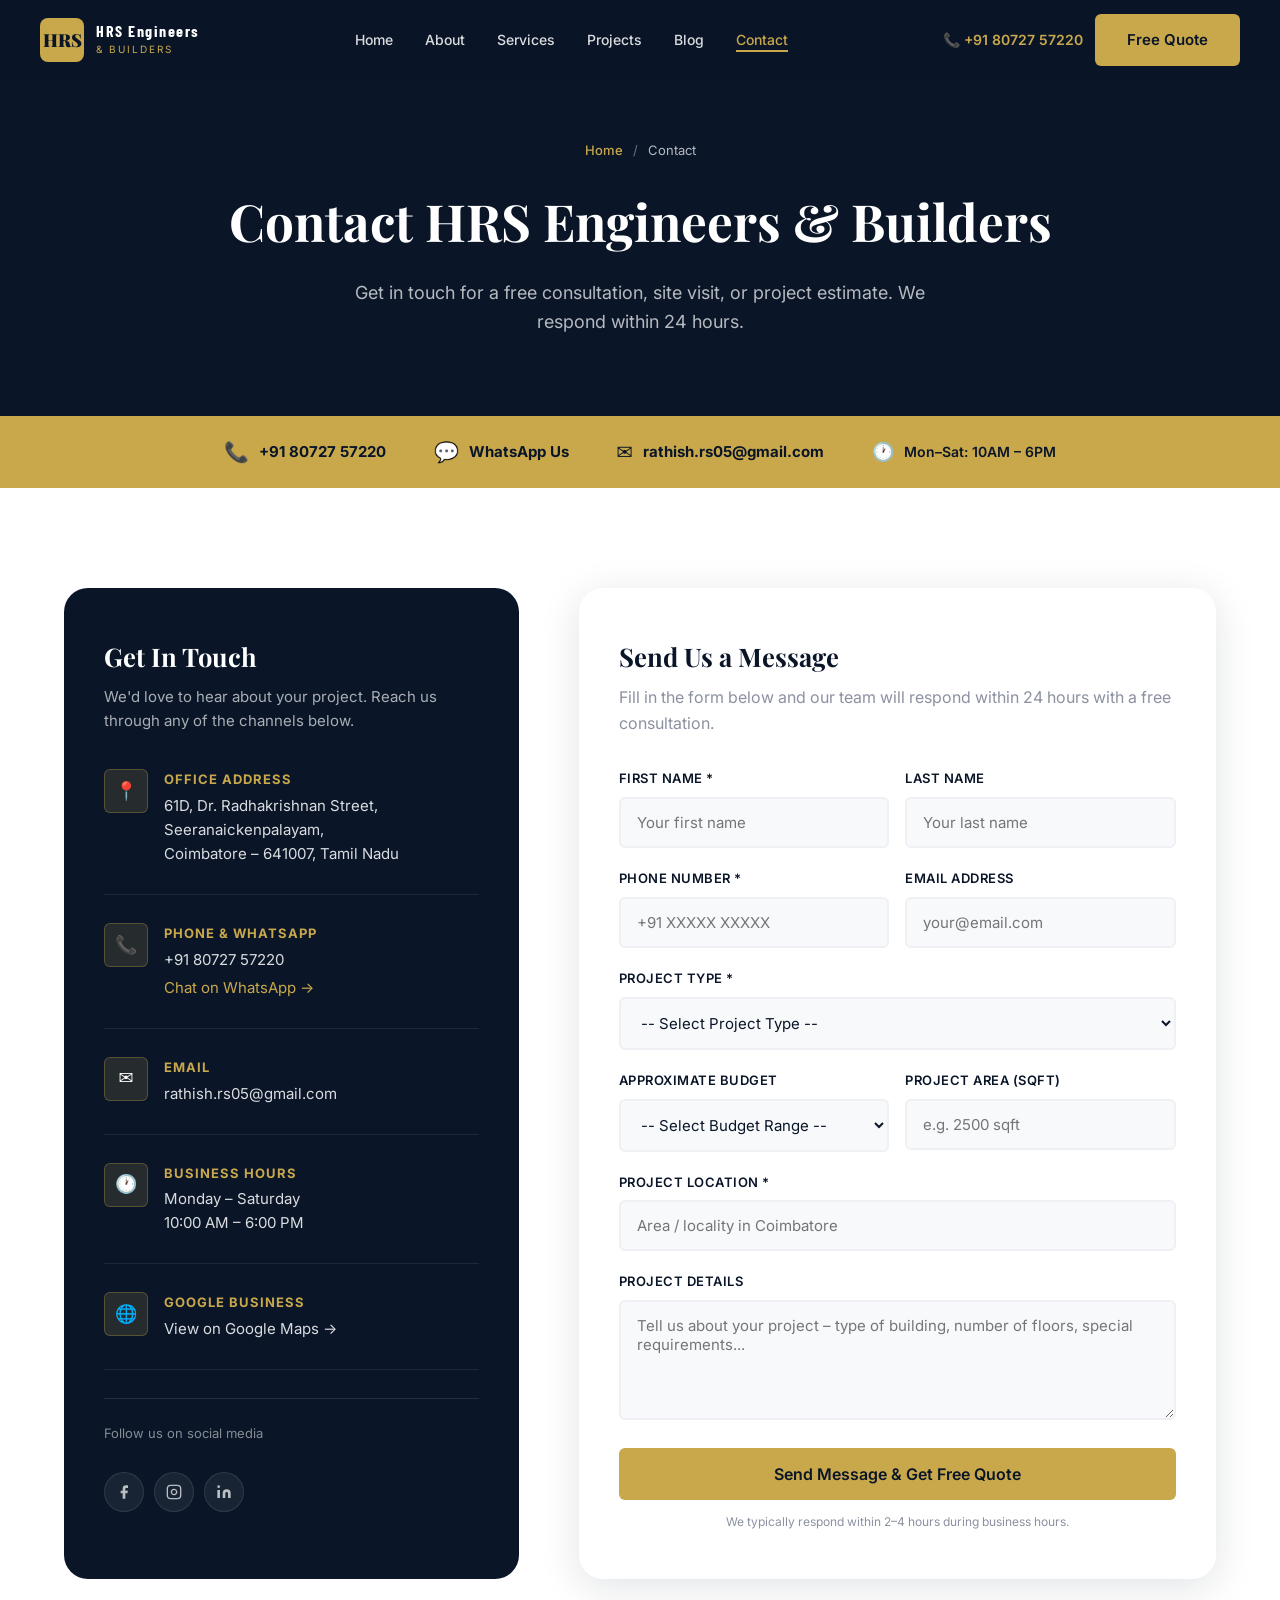
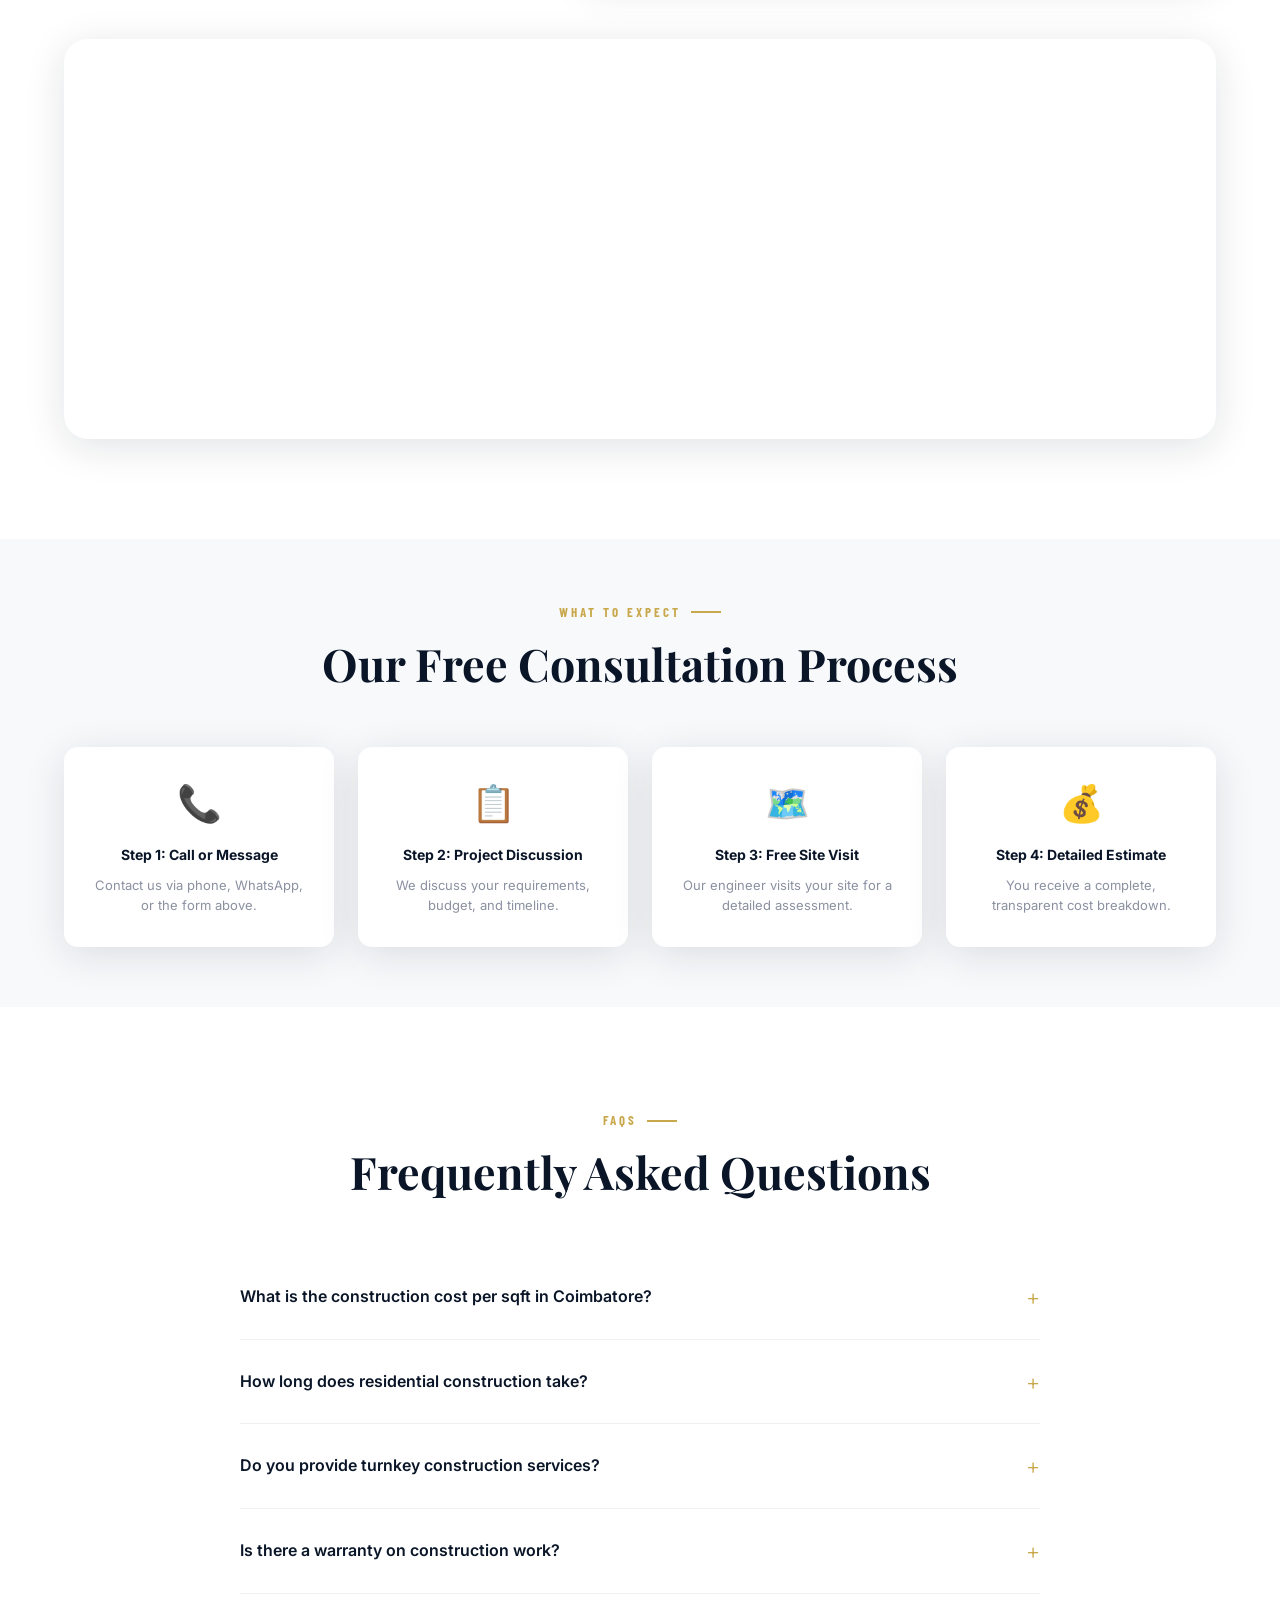
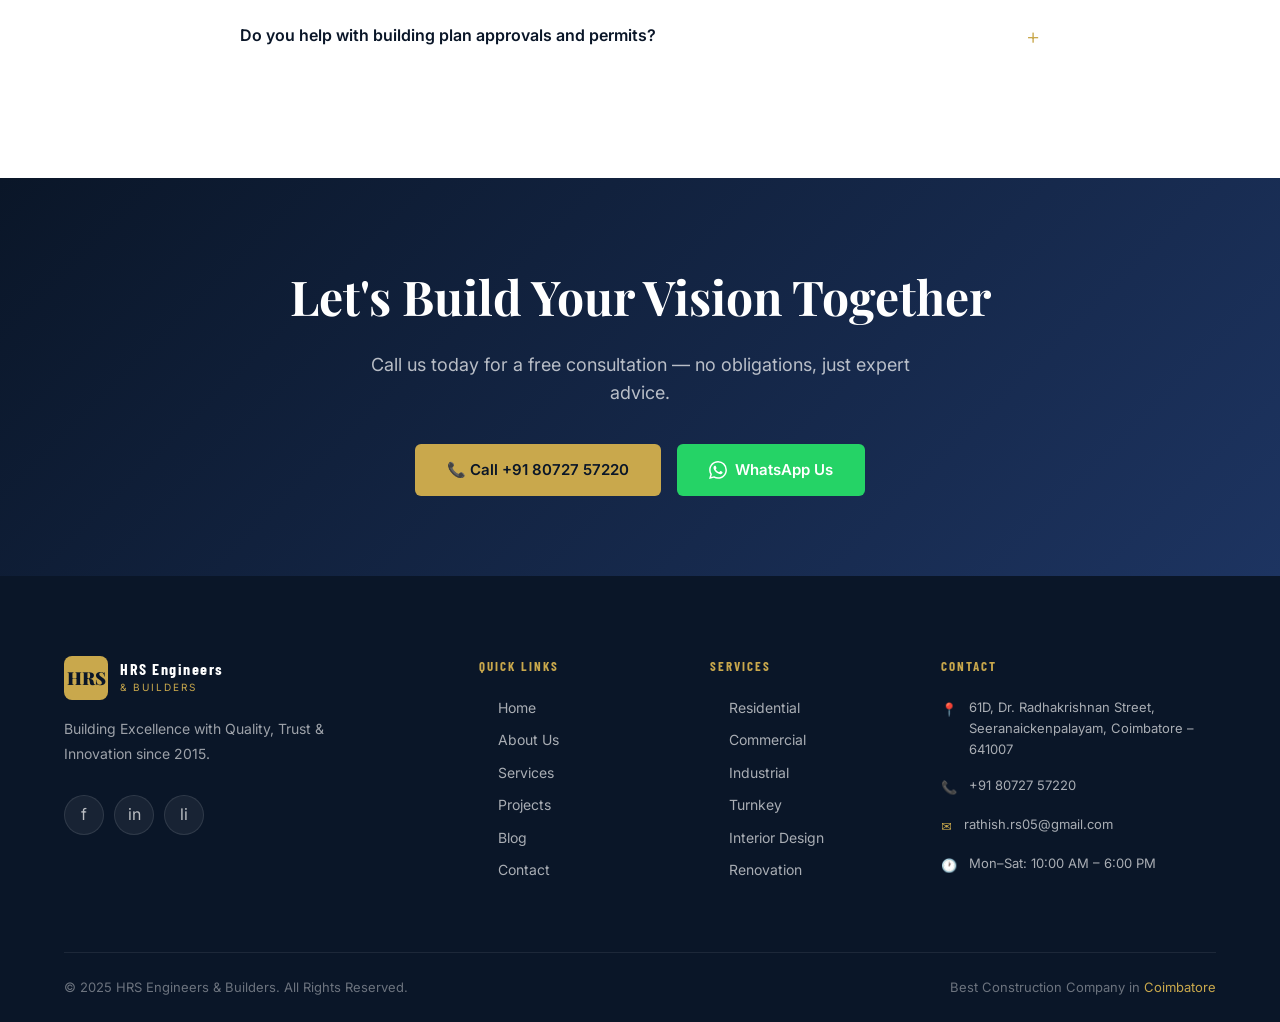
==== commit 02efd347: "Update contact.html" ====
--- a/contact.html
+++ b/contact.html
@@ -207,13 +207,13 @@
               </select>
             </div>
             <div class="form-group">
-              <label for="area">Project Area (sqft) *</label>
-              <input type="text" id="area" name="area" placeholder="e.g. 2500 sqft" required/>
+              <label for="area">Project Area (sqft) </label>
+              <input type="text" id="area" name="area" placeholder="e.g. 2500 sqft"/>
             </div>
           </div>
           <div class="form-group">
-            <label for="location">Project Location</label>
-            <input type="text" id="location" name="location" placeholder="Area / locality in Coimbatore"/>
+            <label for="location">Project Location *</label>
+            <input type="text" id="location" name="location" placeholder="Area / locality in Coimbatore" required/>
           </div>
           <div class="form-group">
             <label for="message">Project Details</label>
